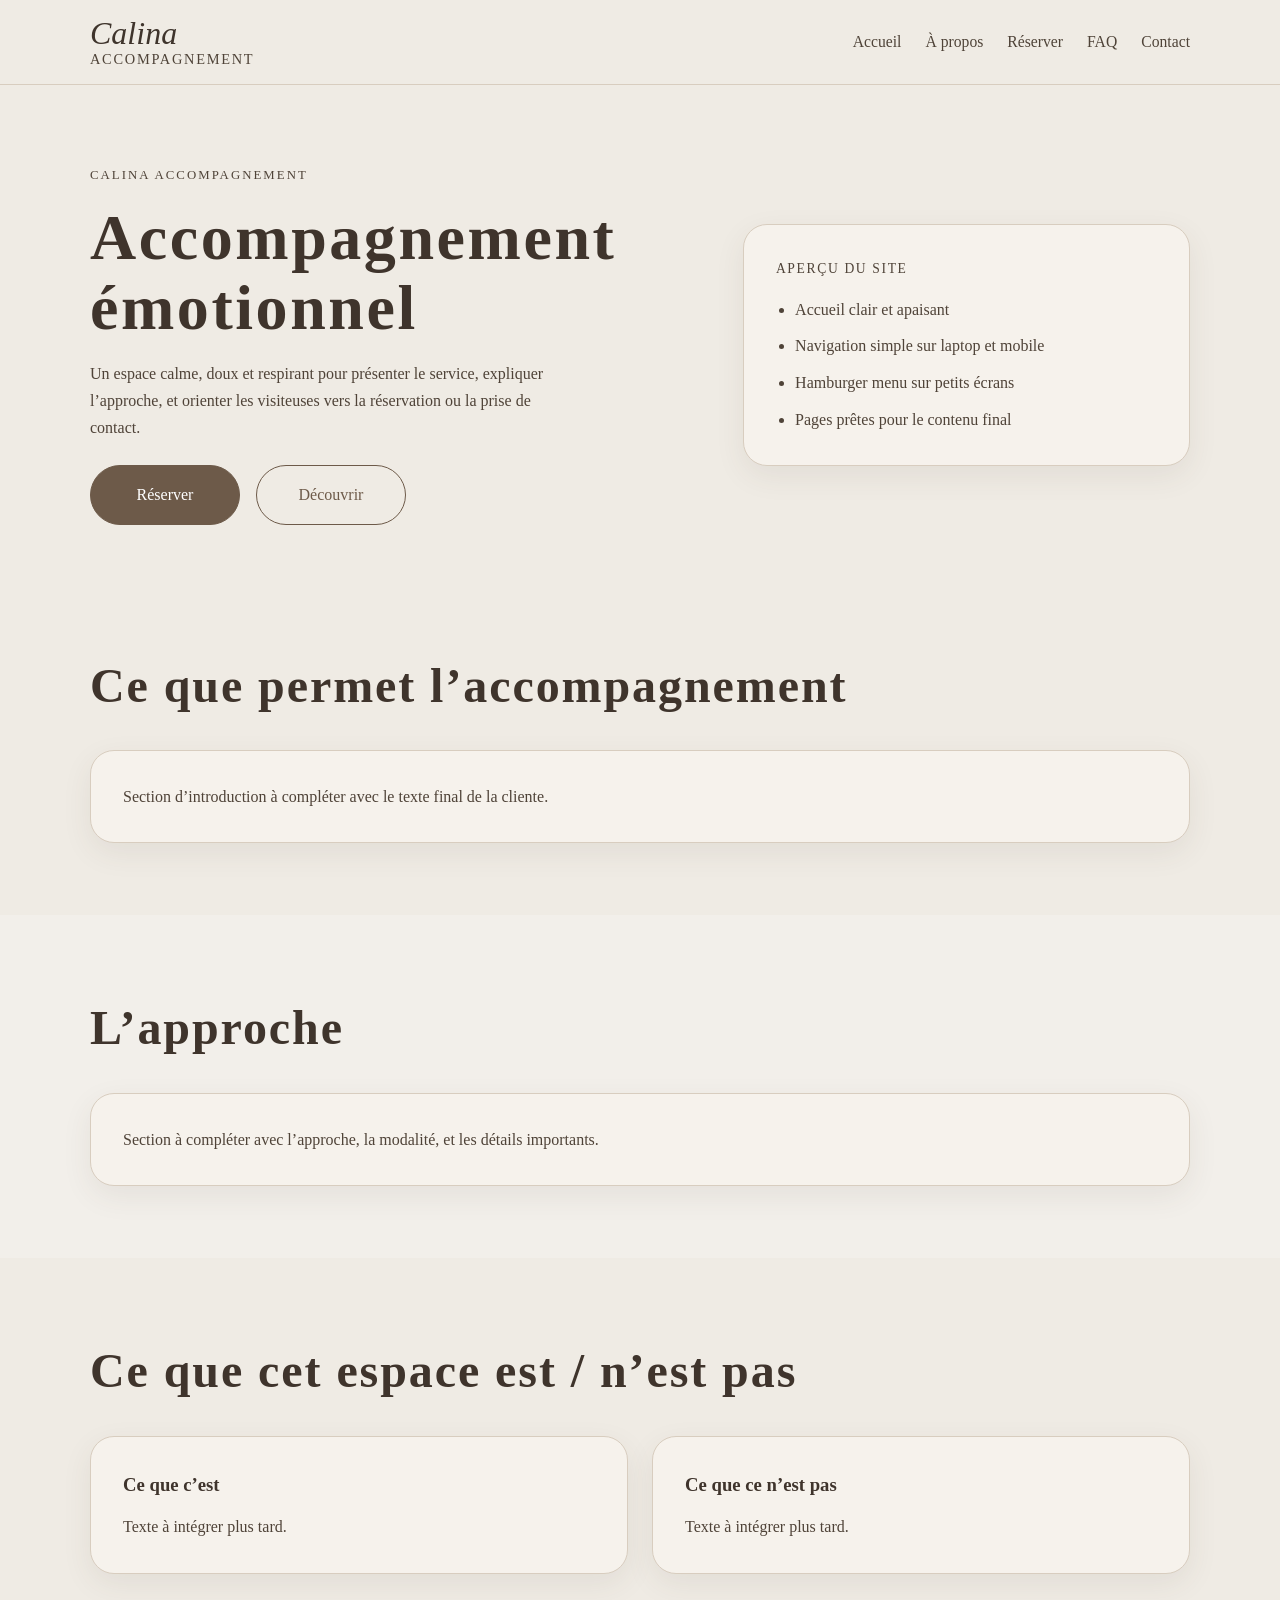
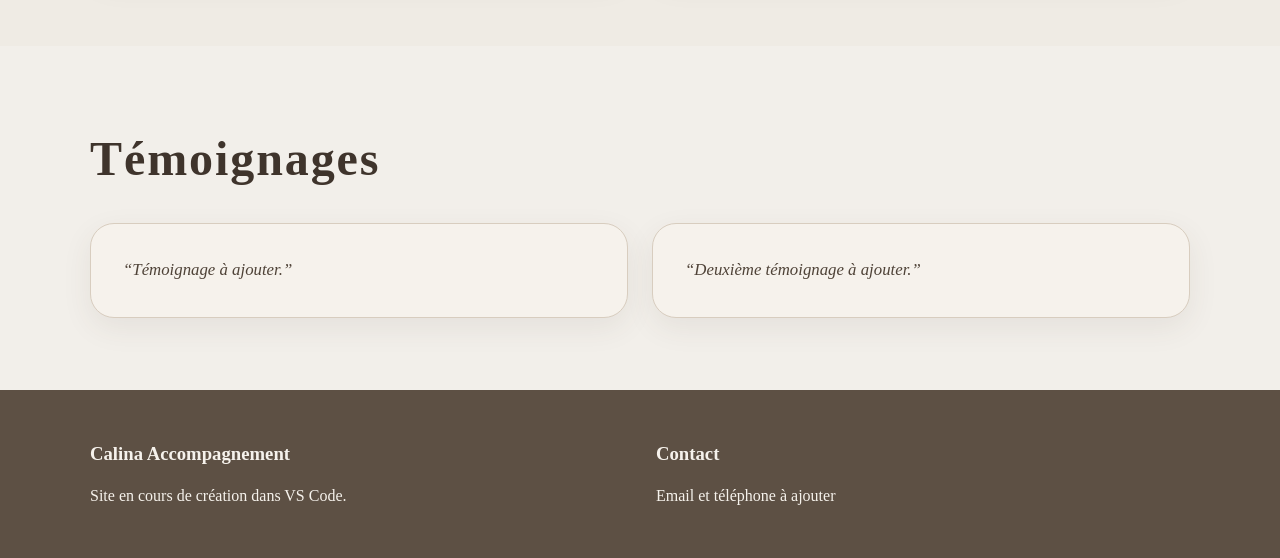
==== index.html @ 80cc945d "Added homepage structure and responsive navbar" ====
<!DOCTYPE html>
<html lang="fr">
<head>
  <meta charset="UTF-8" />
  <meta name="viewport" content="width=device-width, initial-scale=1.0" />
  <title>Calina Accompagnement</title>
  <meta
    name="description"
    content="Calina Accompagnement - accompagnement émotionnel dans un espace doux, clair et sécurisant."
  />
  <link rel="stylesheet" href="style.css" />
</head>
<body>
  <header class="site-header">
    <div class="container nav-wrapper">
      <a href="index.html" class="brand">
        <span class="brand-script">Calina</span>
        <span class="brand-subtitle">Accompagnement</span>
      </a>

      <button
        class="menu-toggle"
        id="menuToggle"
        aria-label="Ouvrir le menu"
        aria-expanded="false"
        aria-controls="siteNav"
      >
        <span></span>
        <span></span>
        <span></span>
      </button>

      <nav class="site-nav" id="siteNav">
        <a href="index.html">Accueil</a>
        <a href="pages/about.html">À propos</a>
        <a href="pages/booking.html">Réserver</a>
        <a href="pages/faq.html">FAQ</a>
        <a href="pages/contact.html">Contact</a>
      </nav>
    </div>
  </header>

  <main>
    <section class="hero">
      <div class="container hero-grid">
        <div class="hero-text">
          <p class="eyebrow">Calina Accompagnement</p>
          <h1>Accompagnement émotionnel</h1>
          <p class="hero-description">
            Un espace calme, doux et respirant pour présenter le service,
            expliquer l’approche, et orienter les visiteuses vers la réservation
            ou la prise de contact.
          </p>

          <div class="hero-actions">
            <a class="btn btn-primary" href="pages/booking.html">Réserver</a>
            <a class="btn btn-secondary" href="pages/about.html">Découvrir</a>
          </div>
        </div>

        <div class="hero-card">
          <p class="card-label">Aperçu du site</p>
          <ul>
            <li>Accueil clair et apaisant</li>
            <li>Navigation simple sur laptop et mobile</li>
            <li>Hamburger menu sur petits écrans</li>
            <li>Pages prêtes pour le contenu final</li>
          </ul>
        </div>
      </div>
    </section>

    <section class="section">
      <div class="container">
        <h2>Ce que permet l’accompagnement</h2>
        <div class="content-box">
          <p>Section d’introduction à compléter avec le texte final de la cliente.</p>
        </div>
      </div>
    </section>

    <section class="section alt-section">
      <div class="container">
        <h2>L’approche</h2>
        <div class="content-box">
          <p>Section à compléter avec l’approche, la modalité, et les détails importants.</p>
        </div>
      </div>
    </section>

    <section class="section">
      <div class="container">
        <h2>Ce que cet espace est / n’est pas</h2>
        <div class="two-column">
          <div class="content-box">
            <h3>Ce que c’est</h3>
            <p>Texte à intégrer plus tard.</p>
          </div>
          <div class="content-box">
            <h3>Ce que ce n’est pas</h3>
            <p>Texte à intégrer plus tard.</p>
          </div>
        </div>
      </div>
    </section>

    <section class="section alt-section">
      <div class="container">
        <h2>Témoignages</h2>
        <div class="two-column">
          <blockquote class="testimonial-box">
            “Témoignage à ajouter.”
          </blockquote>
          <blockquote class="testimonial-box">
            “Deuxième témoignage à ajouter.”
          </blockquote>
        </div>
      </div>
    </section>
  </main>

  <footer class="site-footer">
    <div class="container footer-grid">
      <div>
        <h3>Calina Accompagnement</h3>
        <p>Site en cours de création dans VS Code.</p>
      </div>

      <div>
        <h3>Contact</h3>
        <p>Email et téléphone à ajouter</p>
      </div>
    </div>
  </footer>

  <script src="script.js"></script>
</body>
</html>
---- style.css ----
:root {
  --bg: #efebe4;
  --bg-soft: #f6f2ec;
  --box: #e4d7c0;
  --text: #4f4338;
  --heading: #3f342c;
  --accent: #6d5a49;
  --border: #d8cdbf;
  --white: #ffffff;
  --shadow: 0 10px 30px rgba(79, 67, 56, 0.08);
}

* {
  margin: 0;
  padding: 0;
  box-sizing: border-box;
}

html {
  scroll-behavior: smooth;
}

body {
  font-family: Georgia, "Times New Roman", serif;
  background-color: var(--bg);
  color: var(--text);
  line-height: 1.7;
}

a {
  color: inherit;
  text-decoration: none;
}

img {
  max-width: 100%;
  display: block;
}

button {
  font: inherit;
}

.container {
  width: min(1100px, calc(100% - 2rem));
  margin: 0 auto;
}

/* Header */
.site-header {
  position: sticky;
  top: 0;
  z-index: 1000;
  background-color: rgba(239, 235, 228, 0.95);
  backdrop-filter: blur(10px);
  border-bottom: 1px solid var(--border);
}

.nav-wrapper {
  min-height: 84px;
  display: flex;
  align-items: center;
  justify-content: space-between;
  gap: 1rem;
}

.brand {
  display: flex;
  flex-direction: column;
  line-height: 1.1;
}

.brand-script {
  font-size: 2rem;
  font-style: italic;
  color: var(--heading);
}

.brand-subtitle {
  font-size: 0.9rem;
  letter-spacing: 0.12em;
  text-transform: uppercase;
}

.site-nav {
  display: flex;
  align-items: center;
  gap: 1.5rem;
}

.site-nav a {
  font-size: 0.98rem;
}

.site-nav a:hover {
  color: var(--accent);
}

.menu-toggle {
  display: none;
  width: 46px;
  height: 46px;
  border: 1px solid var(--border);
  background: var(--bg-soft);
  border-radius: 10px;
  cursor: pointer;
}

.menu-toggle span {
  display: block;
  width: 22px;
  height: 2px;
  background-color: var(--heading);
  margin: 5px auto;
  transition: 0.3s ease;
}

/* Hero */
.hero {
  padding: 5rem 0 3rem;
}

.hero-grid {
  display: grid;
  grid-template-columns: 1.25fr 0.9fr;
  gap: 2rem;
  align-items: center;
}

.eyebrow {
  text-transform: uppercase;
  letter-spacing: 0.16em;
  font-size: 0.8rem;
  margin-bottom: 1rem;
}

.hero h1,
.section h2 {
  color: var(--heading);
  letter-spacing: 0.04em;
}

.hero h1 {
  font-size: clamp(2.3rem, 5vw, 4.5rem);
  line-height: 1.1;
  margin-bottom: 1rem;
}

.hero-description {
  max-width: 60ch;
  margin-bottom: 1.5rem;
}

.hero-actions {
  display: flex;
  gap: 1rem;
  flex-wrap: wrap;
}

.btn {
  display: inline-flex;
  align-items: center;
  justify-content: center;
  min-width: 150px;
  padding: 0.95rem 1.2rem;
  border-radius: 999px;
  border: 1px solid var(--accent);
  transition: 0.25s ease;
}

.btn-primary {
  background-color: var(--accent);
  color: var(--white);
}

.btn-primary:hover {
  opacity: 0.92;
}

.btn-secondary {
  background-color: transparent;
  color: var(--accent);
}

.btn-secondary:hover {
  background-color: var(--bg-soft);
}

.hero-card,
.content-box,
.testimonial-box {
  background-color: var(--bg-soft);
  border: 1px solid var(--border);
  border-radius: 24px;
  box-shadow: var(--shadow);
}

.hero-card {
  padding: 2rem;
}

.card-label {
  font-size: 0.85rem;
  text-transform: uppercase;
  letter-spacing: 0.12em;
  margin-bottom: 1rem;
}

.hero-card ul {
  padding-left: 1.2rem;
}

.hero-card li + li {
  margin-top: 0.6rem;
}

/* Sections */
.section {
  padding: 4.5rem 0;
}

.alt-section {
  background-color: rgba(255, 255, 255, 0.2);
}

.section h2 {
  font-size: clamp(1.8rem, 4vw, 3rem);
  margin-bottom: 1.5rem;
}

.content-box {
  padding: 2rem;
}

.two-column {
  display: grid;
  grid-template-columns: repeat(2, 1fr);
  gap: 1.5rem;
}

.content-box h3 {
  margin-bottom: 0.8rem;
  color: var(--heading);
}

.testimonial-box {
  padding: 2rem;
  font-size: 1.05rem;
  font-style: italic;
}

/* Footer */
.site-footer {
  padding: 3rem 0;
  background-color: #5d5044;
  color: #f6f2ec;
}

.footer-grid {
  display: grid;
  grid-template-columns: repeat(2, 1fr);
  gap: 2rem;
}

.site-footer h3 {
  margin-bottom: 0.8rem;
}

/* Mobile nav */
@media (max-width: 860px) {
  .menu-toggle {
    display: block;
  }

  .site-nav {
    position: absolute;
    top: 84px;
    left: 0;
    right: 0;
    background-color: var(--bg);
    border-bottom: 1px solid var(--border);
    flex-direction: column;
    align-items: flex-start;
    padding: 1rem;
    gap: 1rem;
    display: none;
  }

  .site-nav.active {
    display: flex;
  }

  .hero-grid,
  .two-column,
  .footer-grid {
    grid-template-columns: 1fr;
  }

  .hero {
    padding-top: 3rem;
  }

  .hero h1 {
    font-size: 2.5rem;
  }
}
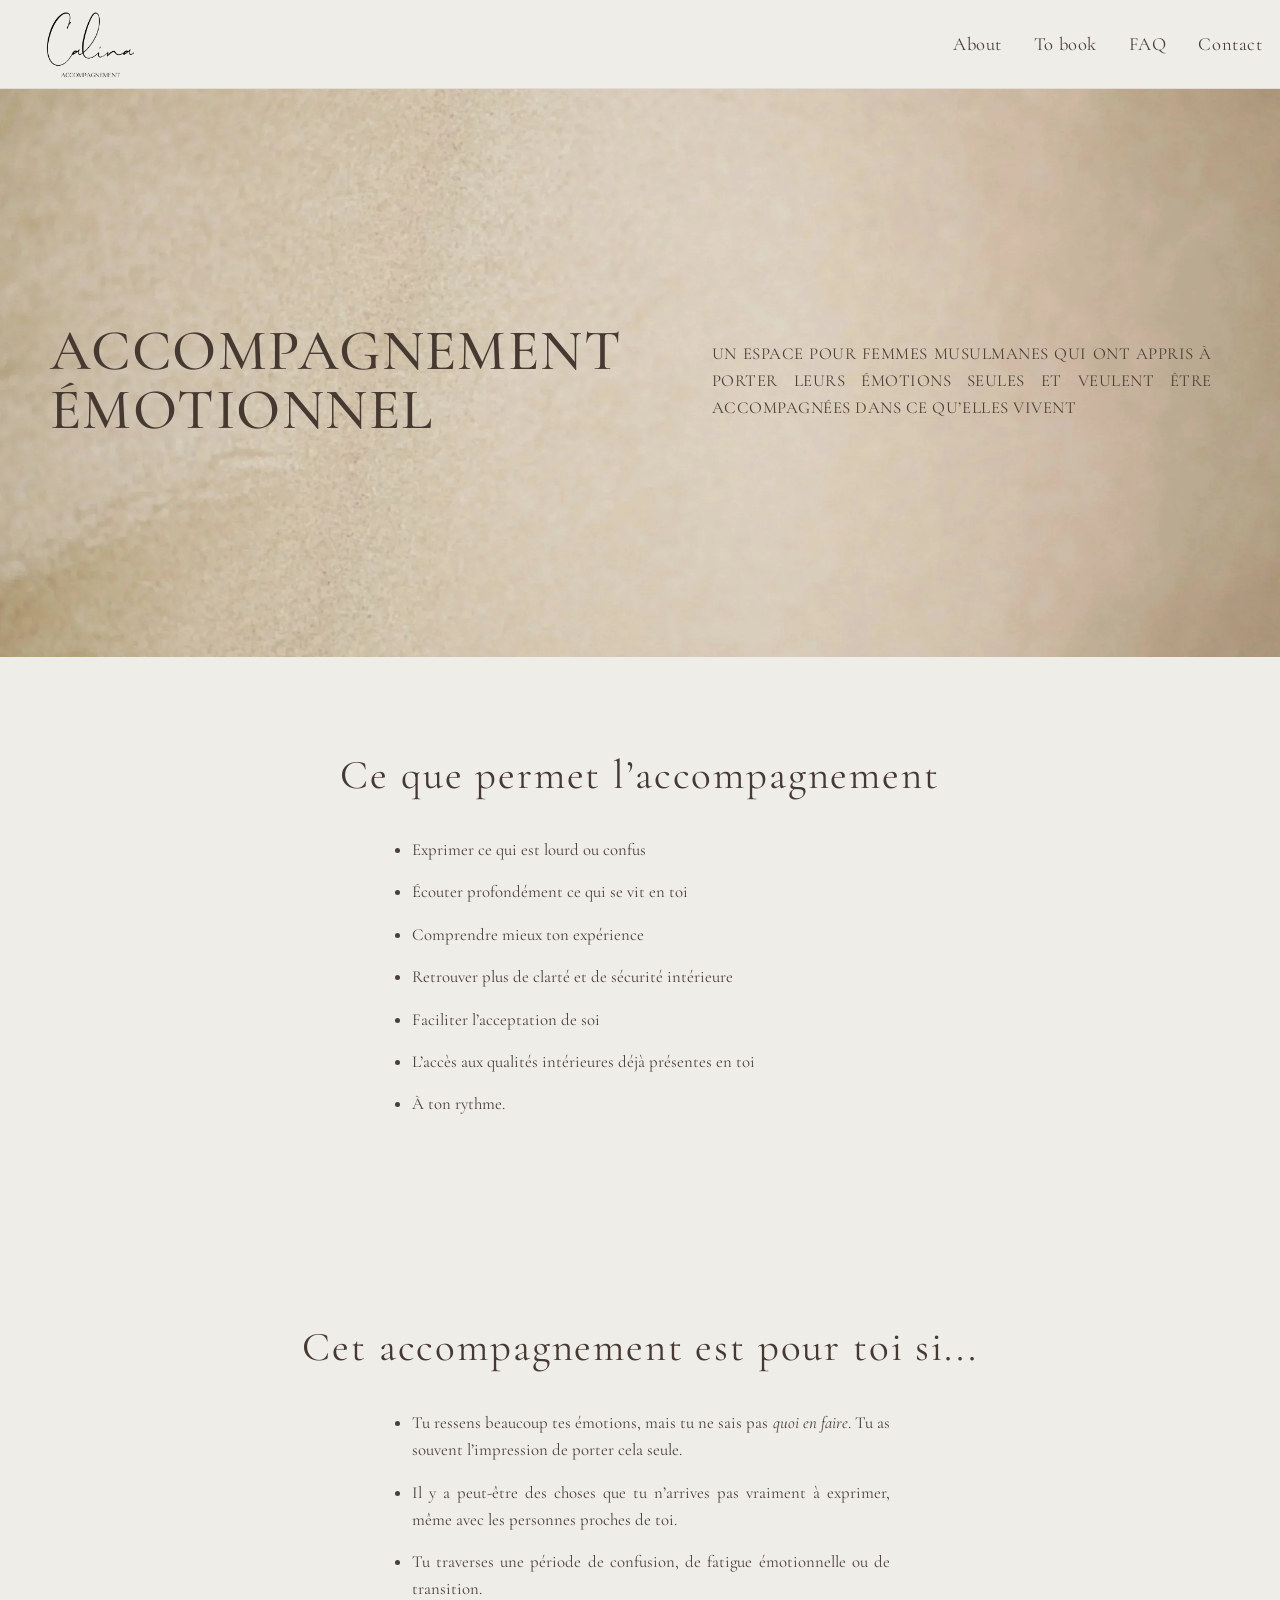
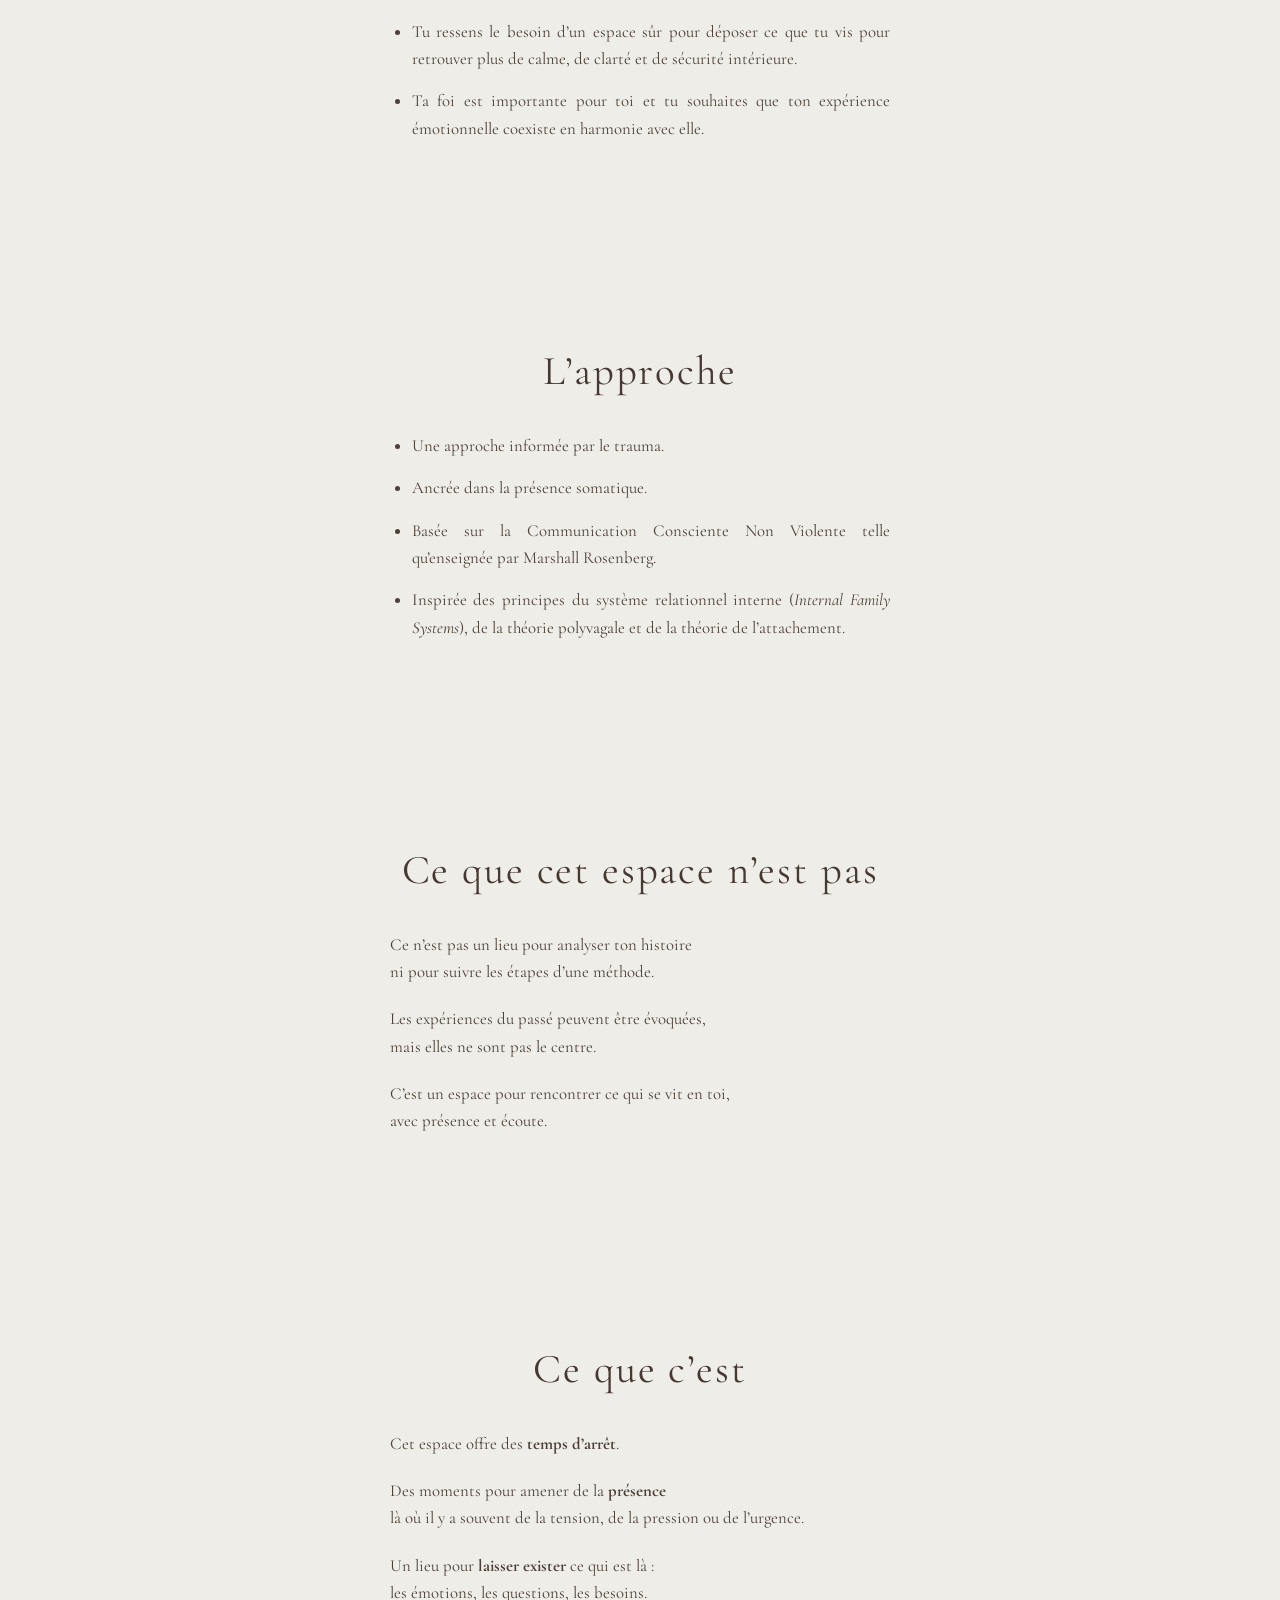
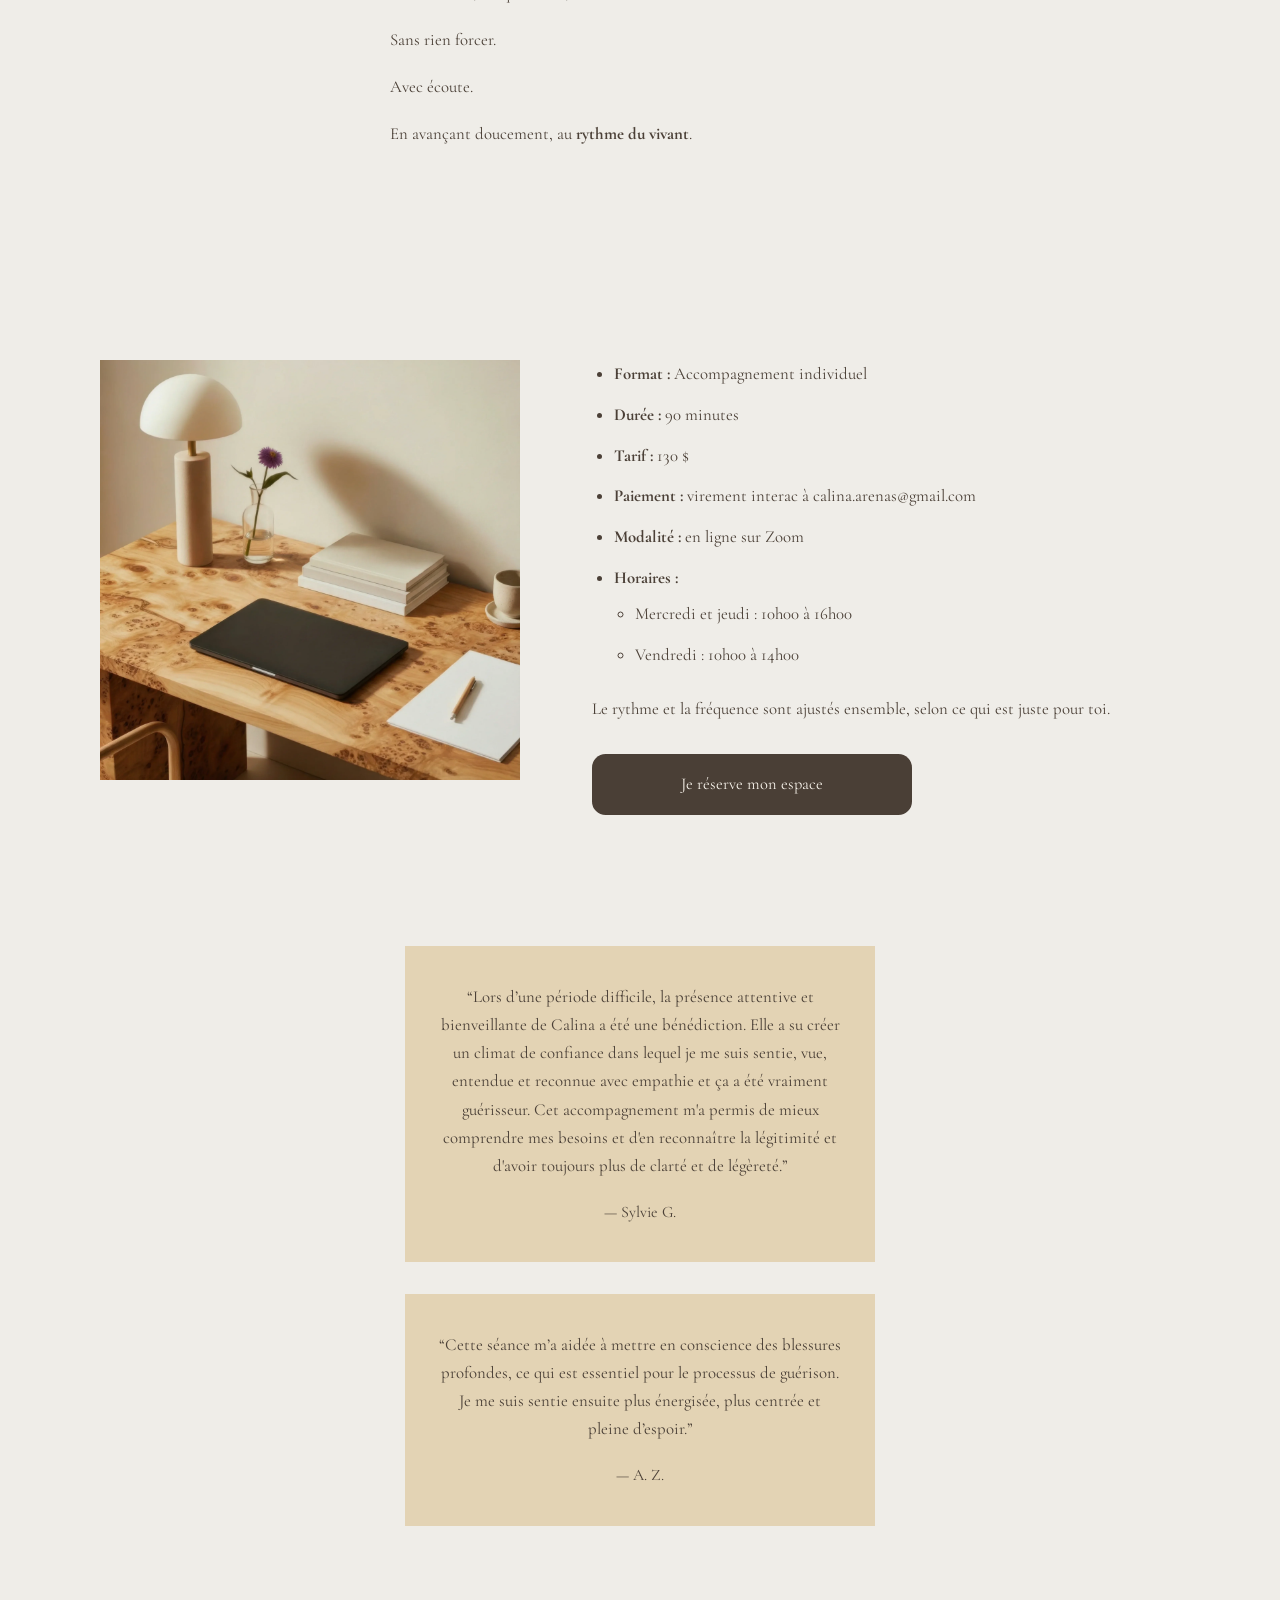
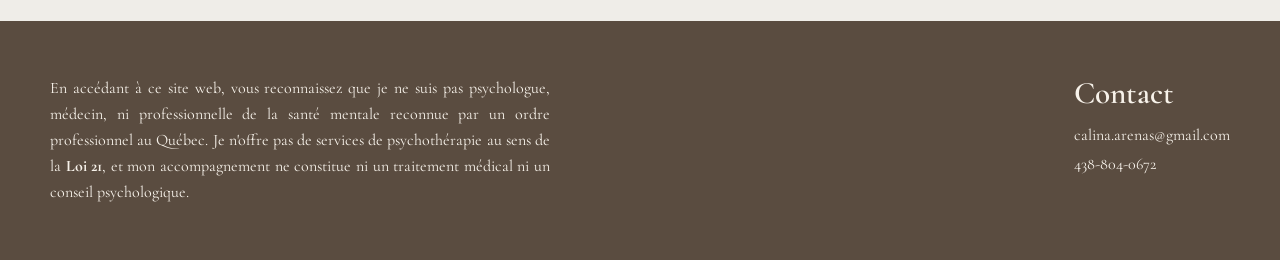
==== commit 731041b7: "Updates" ====
--- a/index.html
+++ b/index.html
@@ -6,16 +6,26 @@
   <title>Calina Accompagnement</title>
   <meta
     name="description"
-    content="Calina Accompagnement - accompagnement émotionnel dans un espace doux, clair et sécurisant."
+    content="Calina Accompagnement — un espace d’accompagnement émotionnel doux, clair et sécurisant."
+  />
+  <link rel="icon" type="image/x-icon" href="assets/images/calina-logo.ico" />
+  <link rel="preconnect" href="https://fonts.googleapis.com" />
+  <link rel="preconnect" href="https://fonts.gstatic.com" crossorigin />
+  <link
+    href="https://fonts.googleapis.com/css2?family=Cormorant+Garamond:wght@400;500;600;700&display=swap"
+    rel="stylesheet"
   />
   <link rel="stylesheet" href="style.css" />
 </head>
 <body>
   <header class="site-header">
     <div class="container nav-wrapper">
-      <a href="index.html" class="brand">
-        <span class="brand-script">Calina</span>
-        <span class="brand-subtitle">Accompagnement</span>
+      <a href="index.html" class="brand" aria-label="Retour à l’accueil">
+        <img
+          src="assets/images/calina-logo.webp"
+          alt="Calina Accompagnement logo"
+          class="brand-logo"
+        />
       </a>
 
       <button
@@ -31,89 +41,222 @@
       </button>
 
       <nav class="site-nav" id="siteNav">
-        <a href="index.html">Accueil</a>
-        <a href="pages/about.html">À propos</a>
-        <a href="pages/booking.html">Réserver</a>
+        <a href="pages/about.html">About</a>
+        <a href="pages/booking.html">To book</a>
         <a href="pages/faq.html">FAQ</a>
         <a href="pages/contact.html">Contact</a>
       </nav>
     </div>
   </header>
 
-  <main>
-    <section class="hero">
-      <div class="container hero-grid">
-        <div class="hero-text">
-          <p class="eyebrow">Calina Accompagnement</p>
-          <h1>Accompagnement émotionnel</h1>
-          <p class="hero-description">
-            Un espace calme, doux et respirant pour présenter le service,
-            expliquer l’approche, et orienter les visiteuses vers la réservation
-            ou la prise de contact.
-          </p>
-
-          <div class="hero-actions">
-            <a class="btn btn-primary" href="pages/booking.html">Réserver</a>
-            <a class="btn btn-secondary" href="pages/about.html">Découvrir</a>
-          </div>
-        </div>
-
-        <div class="hero-card">
-          <p class="card-label">Aperçu du site</p>
-          <ul>
-            <li>Accueil clair et apaisant</li>
-            <li>Navigation simple sur laptop et mobile</li>
-            <li>Hamburger menu sur petits écrans</li>
-            <li>Pages prêtes pour le contenu final</li>
-          </ul>
-        </div>
-      </div>
-    </section>
-
-    <section class="section">
-      <div class="container">
-        <h2>Ce que permet l’accompagnement</h2>
-        <div class="content-box">
-          <p>Section d’introduction à compléter avec le texte final de la cliente.</p>
-        </div>
-      </div>
-    </section>
-
-    <section class="section alt-section">
-      <div class="container">
-        <h2>L’approche</h2>
-        <div class="content-box">
-          <p>Section à compléter avec l’approche, la modalité, et les détails importants.</p>
-        </div>
-      </div>
-    </section>
-
-    <section class="section">
-      <div class="container">
-        <h2>Ce que cet espace est / n’est pas</h2>
-        <div class="two-column">
-          <div class="content-box">
-            <h3>Ce que c’est</h3>
-            <p>Texte à intégrer plus tard.</p>
-          </div>
-          <div class="content-box">
-            <h3>Ce que ce n’est pas</h3>
-            <p>Texte à intégrer plus tard.</p>
-          </div>
-        </div>
-      </div>
-    </section>
-
-    <section class="section alt-section">
-      <div class="container">
-        <h2>Témoignages</h2>
-        <div class="two-column">
-          <blockquote class="testimonial-box">
-            “Témoignage à ajouter.”
-          </blockquote>
-          <blockquote class="testimonial-box">
-            “Deuxième témoignage à ajouter.”
-          </blockquote>
+  <main class="home-page">
+    <section class="hero-texture">
+      <div class="container hero-editorial">
+        <div class="hero-left reveal">
+          <h1>ACCOMPAGNEMENT<br />ÉMOTIONNEL</h1>
+        </div>
+
+        <div class="hero-right reveal reveal-delay-1 justify-text">
+          <p>
+            UN ESPACE POUR FEMMES MUSULMANES QUI ONT APPRIS À PORTER LEURS
+            ÉMOTIONS SEULES ET VEULENT ÊTRE ACCOMPAGNÉES DANS CE QU’ELLES
+            VIVENT
+          </p>
+        </div>
+      </div>
+    </section>
+
+    <section class="editorial-section">
+      <div class="container editorial-content">
+        <h2 class="section-title-centered reveal">Ce que permet l’accompagnement</h2>
+
+        <div class="section-text-block right-text reveal reveal-delay-1 justify-text">
+          <ul class="elegant-list">
+            <li>Exprimer ce qui est lourd ou confus</li>
+            <li>Écouter profondément ce qui se vit en toi</li>
+            <li>Comprendre mieux ton expérience</li>
+            <li>Retrouver plus de clarté et de sécurité intérieure</li>
+            <li>Faciliter l’acceptation de soi</li>
+            <li>L’accès aux qualités intérieures déjà présentes en toi</li>
+            <li>À ton rythme.</li>
+          </ul>
+        </div>
+      </div>
+    </section>
+
+    <section class="editorial-section">
+      <div class="container editorial-content">
+        <h2 class="section-title-centered reveal">Cet accompagnement est pour toi si...</h2>
+
+        <div class="section-text-block right-text reveal reveal-delay-1 justify-text">
+          <ul class="elegant-list">
+            <li>
+              Tu ressens beaucoup tes émotions, mais tu ne sais pas
+              <em>quoi en faire</em>. Tu as souvent l’impression de porter cela
+              seule.
+            </li>
+            <li>
+              Il y a peut-être des choses que tu n’arrives pas vraiment à
+              exprimer, même avec les personnes proches de toi.
+            </li>
+            <li>
+              Tu traverses une période de confusion, de fatigue émotionnelle ou
+              de transition.
+            </li>
+            <li>
+              Tu ressens le besoin d’un espace sûr pour déposer ce que tu vis
+              pour retrouver plus de calme, de clarté et de sécurité
+              intérieure.
+            </li>
+            <li>
+              Ta foi est importante pour toi et tu souhaites que ton expérience
+              émotionnelle coexiste en harmonie avec elle.
+            </li>
+          </ul>
+        </div>
+      </div>
+    </section>
+
+    <section class="editorial-section">
+      <div class="container editorial-content">
+        <h2 class="section-title-centered reveal">L’approche</h2>
+
+        <div class="section-text-block right-text reveal reveal-delay-1 justify-text">
+          <ul class="elegant-list">
+            <li>Une approche informée par le trauma.</li>
+            <li>Ancrée dans la présence somatique.</li>
+            <li>
+              Basée sur la Communication Consciente Non Violente telle
+              qu’enseignée par Marshall Rosenberg.
+            </li>
+            <li>
+              Inspirée des principes du système relationnel interne
+              (<em>Internal Family Systems</em>), de la théorie polyvagale et de
+              la théorie de l’attachement.
+            </li>
+          </ul>
+        </div>
+      </div>
+    </section>
+
+    <section class="editorial-section">
+      <div class="container centered-reading-block">
+        <h2 class="section-title-centered reveal">Ce que cet espace n’est pas</h2>
+
+        <div class="poetic-text-block reveal reveal-delay-1 justify-text">
+          <p>
+            Ce n’est pas un lieu pour analyser ton histoire<br />
+            ni pour suivre les étapes d’une méthode.
+          </p>
+
+          <p>
+            Les expériences du passé peuvent être évoquées,<br />
+            mais elles ne sont pas le centre.
+          </p>
+
+          <p>
+            C’est un espace pour rencontrer ce qui se vit en toi,<br />
+            avec présence et écoute.
+          </p>
+        </div>
+      </div>
+    </section>
+
+    <section class="editorial-section">
+      <div class="container centered-reading-block">
+        <h2 class="section-title-centered reveal">Ce que c’est</h2>
+
+        <div class="poetic-text-block reveal reveal-delay-1 justify-text">
+          <p>Cet espace offre des <strong>temps d’arrêt</strong>.</p>
+
+          <p>
+            Des moments pour amener de la <strong>présence</strong><br />
+            là où il y a souvent de la tension, de la pression ou de l’urgence.
+          </p>
+
+          <p>
+            Un lieu pour <strong>laisser exister</strong> ce qui est là :<br />
+            les émotions, les questions, les besoins.
+          </p>
+
+          <p>Sans rien forcer.</p>
+          <p>Avec écoute.</p>
+
+          <p>
+            En avançant doucement, au <strong>rythme du vivant</strong>.
+          </p>
+        </div>
+      </div>
+    </section>
+
+    <section class="editorial-section">
+      <div class="container offer-grid">
+        <div class="offer-image-wrap reveal">
+          <img
+            src="assets/images/desk-image.webp"
+            alt="Espace de travail doux et apaisant"
+            class="offer-image"
+          />
+        </div>
+
+        <div class="offer-details reveal reveal-delay-1 justify-text">
+          <ul class="offer-list">
+            <li><strong>Format :</strong> Accompagnement individuel</li>
+            <li><strong>Durée :</strong> 90 minutes</li>
+            <li><strong>Tarif :</strong> 130 $</li>
+            <li>
+              <strong>Paiement :</strong> virement interac à
+              <a href="mailto:calina.arenas@gmail.com">calina.arenas@gmail.com</a>
+            </li>
+            <li><strong>Modalité :</strong> en ligne sur Zoom</li>
+            <li>
+              <strong>Horaires :</strong>
+              <ul class="nested-offer-list">
+                <li>Mercredi et jeudi : 10h00 à 16h00</li>
+                <li>Vendredi : 10h00 à 14h00</li>
+              </ul>
+            </li>
+          </ul>
+
+          <p class="offer-note">
+            Le rythme et la fréquence sont ajustés ensemble, selon ce qui est
+            juste pour toi.
+          </p>
+
+          <a
+  href="https://calendly.com/espace-calina/accompagnement?month=2026-03"
+  class="booking-button"
+  target="_blank"
+  rel="noopener noreferrer"
+>
+  Je réserve mon espace
+</a>
+        </div>
+      </div>
+    </section>
+
+    <section class="editorial-section testimonials-section">
+      <div class="container testimonials-stack">
+        <div class="testimonial-card reveal">
+          <p>
+            “Lors d’une période difficile, la présence attentive et bienveillante
+            de Calina a été une bénédiction. Elle a su créer un climat de
+            confiance dans lequel je me suis sentie, vue, entendue et reconnue
+            avec empathie et ça a été vraiment guérisseur. Cet accompagnement
+            m'a permis de mieux comprendre mes besoins et d'en reconnaître la
+            légitimité et d'avoir toujours plus de clarté et de légèreté.”
+          </p>
+          <span>— Sylvie G.</span>
+        </div>
+
+        <div class="testimonial-card reveal reveal-delay-1">
+          <p>
+            “Cette séance m’a aidée à mettre en conscience des blessures
+            profondes, ce qui est essentiel pour le processus de guérison. Je me
+            suis sentie ensuite plus énergisée, plus centrée et pleine
+            d’espoir.”
+          </p>
+          <span>— A. Z.</span>
         </div>
       </div>
     </section>
@@ -121,14 +264,27 @@
 
   <footer class="site-footer">
     <div class="container footer-grid">
-      <div>
-        <h3>Calina Accompagnement</h3>
-        <p>Site en cours de création dans VS Code.</p>
-      </div>
-
-      <div>
+      <div class="footer-disclaimer reveal justify-text">
+        <p>
+          En accédant à ce site web, vous reconnaissez que je ne suis pas
+          psychologue, médecin, ni professionnelle de la santé mentale reconnue
+          par un ordre professionnel au Québec. Je n'offre pas de services de
+          psychothérapie au sens de la <strong>Loi 21</strong>, et mon
+          accompagnement ne constitue ni un traitement médical ni un conseil
+          psychologique.
+        </p>
+      </div>
+
+      <div class="footer-contact reveal reveal-delay-1">
         <h3>Contact</h3>
-        <p>Email et téléphone à ajouter</p>
+        <div class="footer-contact-lines">
+          <p>
+            <a href="mailto:calina.arenas@gmail.com">calina.arenas@gmail.com</a>
+          </p>
+          <p>
+            <a href="tel:4388040672">438-804-0672</a>
+          </p>
+        </div>
       </div>
     </div>
   </footer>
--- a/style.css
+++ b/style.css
@@ -1,13 +1,11 @@
 :root {
-  --bg: #efebe4;
-  --bg-soft: #f6f2ec;
-  --box: #e4d7c0;
-  --text: #4f4338;
-  --heading: #3f342c;
-  --accent: #6d5a49;
-  --border: #d8cdbf;
-  --white: #ffffff;
-  --shadow: 0 10px 30px rgba(79, 67, 56, 0.08);
+  --page-bg: #efede8;
+  --text: #4b4037;
+  --heading: #463932;
+  --accent-dark: #4a3f36;
+  --footer-bg: #5a4c40;
+  --footer-text: #f7f2ea;
+  --border-soft: rgba(90, 76, 64, 0.1);
 }
 
 * {
@@ -21,10 +19,28 @@
 }
 
 body {
-  font-family: Georgia, "Times New Roman", serif;
-  background-color: var(--bg);
+  font-family: "Cormorant Garamond", Georgia, "Times New Roman", serif;
+  background-color: var(--page-bg);
   color: var(--text);
-  line-height: 1.7;
+  line-height: 1.62;
+  text-rendering: optimizeLegibility;
+  animation: pageLoadFade 0.5s ease;
+}
+
+@keyframes pageLoadFade {
+  from {
+    opacity: 0;
+    transform: translateY(8px);
+  }
+  to {
+    opacity: 1;
+    transform: translateY(0);
+  }
+}
+
+img {
+  max-width: 100%;
+  display: block;
 }
 
 a {
@@ -32,241 +48,887 @@
   text-decoration: none;
 }
 
-img {
-  max-width: 100%;
-  display: block;
-}
-
 button {
   font: inherit;
+  background: none;
+  border: none;
+}
+
+ul {
+  margin: 0;
+}
+
+section {
+  scroll-margin-top: 110px;
 }
 
 .container {
-  width: min(1100px, calc(100% - 2rem));
+  width: min(1180px, calc(100% - 3rem));
   margin: 0 auto;
 }
 
 /* Header */
+.site-header .container {
+  width: min(100% - 2.2rem, 1450px);
+}
+
 .site-header {
   position: sticky;
   top: 0;
   z-index: 1000;
-  background-color: rgba(239, 235, 228, 0.95);
+  background-color: rgba(239, 237, 232, 0.92);
   backdrop-filter: blur(10px);
-  border-bottom: 1px solid var(--border);
+  border-bottom: 1px solid var(--border-soft);
+  transition: background-color 0.35s ease, border-color 0.35s ease,
+    box-shadow 0.35s ease, backdrop-filter 0.35s ease;
+}
+
+.site-header.scrolled {
+  background-color: rgba(239, 237, 232, 0.98);
+  border-bottom: 1px solid rgba(90, 76, 64, 0.12);
+  box-shadow: 0 8px 24px rgba(74, 63, 54, 0.06);
 }
 
 .nav-wrapper {
-  min-height: 84px;
+  min-height: 88px;
   display: flex;
   align-items: center;
   justify-content: space-between;
-  gap: 1rem;
+  gap: 2rem;
 }
 
 .brand {
-  display: flex;
-  flex-direction: column;
-  line-height: 1.1;
-}
-
-.brand-script {
-  font-size: 2rem;
-  font-style: italic;
-  color: var(--heading);
-}
-
-.brand-subtitle {
-  font-size: 0.9rem;
-  letter-spacing: 0.12em;
-  text-transform: uppercase;
+  display: inline-flex;
+  align-items: center;
+  flex-shrink: 0;
+}
+
+.brand-logo {
+  width: 145px;
+  height: auto;
+  display: block;
+  transition: transform 0.45s ease;
+  transform-origin: center;
+}
+
+.brand:hover .brand-logo {
+  transform: scale(1.03);
 }
 
 .site-nav {
   display: flex;
   align-items: center;
-  gap: 1.5rem;
+  gap: 2rem;
 }
 
 .site-nav a {
-  font-size: 0.98rem;
-}
-
-.site-nav a:hover {
-  color: var(--accent);
+  font-size: 1.16rem;
+  letter-spacing: 0.03em;
+  color: var(--text);
+  transition: opacity 0.25s ease;
+}
+
+.site-nav a:hover,
+.site-nav a[aria-current="page"] {
+  opacity: 0.75;
 }
 
 .menu-toggle {
   display: none;
   width: 46px;
   height: 46px;
-  border: 1px solid var(--border);
-  background: var(--bg-soft);
-  border-radius: 10px;
+  border: 1px solid rgba(90, 76, 64, 0.14);
+  border-radius: 12px;
+  background-color: rgba(255, 255, 255, 0.35);
   cursor: pointer;
 }
 
 .menu-toggle span {
   display: block;
   width: 22px;
-  height: 2px;
+  height: 1.8px;
   background-color: var(--heading);
   margin: 5px auto;
   transition: 0.3s ease;
 }
 
-/* Hero */
-.hero {
-  padding: 5rem 0 3rem;
-}
-
-.hero-grid {
-  display: grid;
-  grid-template-columns: 1.25fr 0.9fr;
+/* Homepage */
+.home-page {
+  background-color: var(--page-bg);
+}
+
+.hero-texture {
+  background-image: url("assets/images/paper-texture.webp");
+  background-size: cover;
+  background-position: center;
+  background-repeat: no-repeat;
+  padding: 7rem 0 6rem;
+}
+
+.hero-editorial {
+  min-height: 360px;
+  display: grid;
+  grid-template-columns: 1fr 1fr;
+  gap: 4.5rem;
+  align-items: center;
+}
+
+.hero-left h1 {
+  font-size: clamp(2.5rem, 4.5vw, 4.45rem);
+  line-height: 1.02;
+  letter-spacing: 0.025em;
+  font-weight: 500;
+  color: var(--heading);
+}
+
+.hero-right {
+  display: flex;
+  align-items: center;
+  justify-content: center;
+}
+
+.hero-right p {
+  max-width: 500px;
+  font-size: 1.05rem;
+  line-height: 1.52;
+  letter-spacing: 0.03em;
+  text-transform: uppercase;
+  color: var(--text);
+  text-align: justify;
+  text-justify: inter-word;
+  hyphens: auto;
+}
+
+.editorial-section {
+  padding: 6rem 0;
+  background-color: var(--page-bg);
+}
+
+.editorial-content {
+  max-width: 900px;
+  margin: 0 auto;
+}
+
+.section-title-centered {
+  text-align: center;
+  font-size: clamp(2.05rem, 3.2vw, 3.35rem);
+  line-height: 1.1;
+  letter-spacing: 0.045em;
+  font-weight: 400;
+  color: var(--heading);
+  white-space: nowrap;
+  max-width: 900px;
+  margin: 0 auto 2.4rem;
+}
+
+.right-text {
+  width: min(100%, 500px);
+  margin: 0 auto;
+}
+
+.section-text-block {
+  color: var(--text);
+  margin: 0 auto;
+}
+
+.elegant-list {
+  width: 100%;
+  max-width: 500px;
+  margin: 0 auto;
+  padding-left: 1.35rem;
+  list-style-position: outside;
+}
+
+.elegant-list li {
+  margin-bottom: 0.95rem;
+  font-size: 1.05rem;
+  line-height: 1.56;
+  text-align: justify;
+  text-justify: inter-word;
+  hyphens: auto;
+}
+
+.centered-reading-block {
+  max-width: 880px;
+  margin: 0 auto;
+}
+
+.poetic-text-block {
+  width: min(100%, 500px);
+  margin: 0 auto;
+  color: var(--text);
+}
+
+.poetic-text-block p {
+  margin-bottom: 1.25rem;
+  font-size: 1.05rem;
+  line-height: 1.56;
+  text-align: justify;
+  text-justify: inter-word;
+  hyphens: auto;
+}
+
+.offer-grid {
+  display: grid;
+  grid-template-columns: 420px 1fr;
+  gap: 4.5rem;
+  align-items: start;
+  max-width: 1080px;
+  margin: 0 auto;
+}
+
+.offer-image-wrap {
+  display: flex;
+  justify-content: flex-end;
+}
+
+.offer-image {
+  width: 100%;
+  max-width: 420px;
+  height: auto;
+}
+
+.offer-details {
+  max-width: 560px;
+  margin: 0;
+  color: var(--text);
+  text-align: left;
+}
+
+.offer-list {
+  padding-left: 1.4rem;
+  margin-bottom: 1.7rem;
+}
+
+.offer-list li {
+  margin-bottom: 0.85rem;
+  font-size: 1.05rem;
+  line-height: 1.58;
+  text-align: left;
+}
+
+.nested-offer-list {
+  margin-top: 0.55rem;
+  padding-left: 1.3rem;
+}
+
+.offer-note {
+  margin: 1.6rem 0 2rem;
+  font-size: 1.05rem;
+  line-height: 1.58;
+  text-align: left;
+}
+
+.booking-button {
+  display: inline-flex;
+  align-items: center;
+  justify-content: center;
+  min-width: 320px;
+  padding: 1.05rem 2rem;
+  background-color: var(--accent-dark);
+  color: #f7f2ea;
+  border-radius: 0.85rem;
+  font-size: 1.03rem;
+  transition: opacity 0.25s ease, transform 0.25s ease;
+}
+
+.booking-button:hover {
+  opacity: 0.94;
+  transform: translateY(-1px);
+}
+
+.testimonials-section {
+  padding-top: 2.2rem;
+}
+
+.testimonials-stack {
+  display: grid;
   gap: 2rem;
-  align-items: center;
+  justify-content: center;
+}
+
+.testimonial-card {
+  width: min(100%, 470px);
+  margin: 0 auto;
+  background-color: #e3d3b4;
+  padding: 2.3rem 2rem;
+  text-align: center;
+  color: var(--text);
+}
+
+.testimonial-card p {
+  font-size: 1.05rem;
+  line-height: 1.68;
+  margin-bottom: 1.2rem;
+}
+
+.testimonial-card span {
+  font-size: 1rem;
+}
+
+/* Footer */
+.site-footer {
+  background-color: var(--footer-bg);
+  color: var(--footer-text);
+  padding: 3.4rem 0;
+}
+
+.footer-grid {
+  display: grid;
+  grid-template-columns: 1.45fr 0.85fr;
+  gap: 3.6rem;
+  align-items: start;
+}
+
+.footer-disclaimer,
+.footer-contact {
+  align-self: start;
+}
+
+.footer-disclaimer {
+  max-width: 500px;
+}
+
+.footer-contact {
+  justify-self: end;
+  text-align: left;
+}
+
+.footer-contact h3 {
+  font-size: 1.95rem;
+  font-weight: 600;
+  margin: 0 0 0.8rem;
+  line-height: 1.1;
+}
+
+.footer-contact-lines {
+  display: grid;
+  gap: 0.2rem;
+}
+
+.footer-disclaimer p,
+.footer-contact p,
+.footer-contact a {
+  font-size: 1rem;
+  line-height: 1.58;
+}
+
+/* Inner pages */
+.page-hero {
+  padding: 4.4rem 0 2rem;
+  background-color: var(--page-bg);
+}
+
+.page-hero h1 {
+  text-align: center;
+  font-size: clamp(2.4rem, 4.2vw, 3.8rem);
+  line-height: 1.12;
+  font-weight: 500;
+  letter-spacing: 0.04em;
+  color: var(--heading);
+  margin-bottom: 0.9rem;
 }
 
 .eyebrow {
+  text-align: center;
+  font-size: 0.95rem;
+  letter-spacing: 0.14em;
   text-transform: uppercase;
-  letter-spacing: 0.16em;
-  font-size: 0.8rem;
-  margin-bottom: 1rem;
-}
-
-.hero h1,
-.section h2 {
+  margin-bottom: 0.8rem;
+  color: var(--text);
+}
+
+.hero-description {
+  max-width: 720px;
+  margin: 0 auto;
+  text-align: center;
+  font-size: 1.05rem;
+  line-height: 1.62;
+}
+
+.section {
+  padding: 4.5rem 0;
+  background-color: var(--page-bg);
+}
+
+.alt-section {
+  background-color: rgba(255, 255, 255, 0.12);
+}
+
+.two-column {
+  display: grid;
+  grid-template-columns: repeat(2, 1fr);
+  gap: 1.8rem;
+  max-width: 1000px;
+  margin: 0 auto;
+}
+
+.booking-grid {
+  display: grid;
+  grid-template-columns: repeat(2, 1fr);
+  gap: 1.8rem;
+  max-width: 1100px;
+  margin: 0 auto;
+}
+
+.booking-grid .content-box {
+  min-height: 240px;
+  display: flex;
+  flex-direction: column;
+  justify-content: flex-start;
+}
+
+.booking-box-action {
+  margin-top: 1.5rem;
+}
+
+.booking-grid .booking-button {
+  min-width: 260px;
+}
+
+.stack {
+  display: grid;
+  gap: 1.25rem;
+  max-width: 860px;
+  margin: 0 auto;
+}
+
+.content-box {
+  background-color: rgba(255, 255, 255, 0.24);
+  border: 1px solid rgba(90, 76, 64, 0.08);
+  padding: 2rem;
+}
+
+.content-box h3 {
+  font-size: 1.75rem;
+  font-weight: 600;
+  margin-bottom: 0.85rem;
   color: var(--heading);
-  letter-spacing: 0.04em;
-}
-
-.hero h1 {
-  font-size: clamp(2.3rem, 5vw, 4.5rem);
-  line-height: 1.1;
-  margin-bottom: 1rem;
-}
-
-.hero-description {
-  max-width: 60ch;
-  margin-bottom: 1.5rem;
-}
-
-.hero-actions {
-  display: flex;
-  gap: 1rem;
-  flex-wrap: wrap;
+}
+
+.content-box p {
+  font-size: 1.05rem;
+  line-height: 1.62;
 }
 
 .btn {
   display: inline-flex;
   align-items: center;
   justify-content: center;
-  min-width: 150px;
-  padding: 0.95rem 1.2rem;
+  min-width: 180px;
+  padding: 0.9rem 1.3rem;
   border-radius: 999px;
-  border: 1px solid var(--accent);
-  transition: 0.25s ease;
+  border: 1px solid var(--accent-dark);
+  transition: opacity 0.25s ease, transform 0.25s ease,
+    background-color 0.25s ease;
+}
+
+.btn:hover {
+  opacity: 0.95;
+  transform: translateY(-1px);
 }
 
 .btn-primary {
-  background-color: var(--accent);
-  color: var(--white);
-}
-
-.btn-primary:hover {
-  opacity: 0.92;
+  background-color: var(--accent-dark);
+  color: #f7f2ea;
 }
 
 .btn-secondary {
   background-color: transparent;
-  color: var(--accent);
-}
-
-.btn-secondary:hover {
-  background-color: var(--bg-soft);
-}
-
-.hero-card,
-.content-box,
-.testimonial-box {
-  background-color: var(--bg-soft);
-  border: 1px solid var(--border);
-  border-radius: 24px;
-  box-shadow: var(--shadow);
-}
-
-.hero-card {
-  padding: 2rem;
-}
-
-.card-label {
-  font-size: 0.85rem;
-  text-transform: uppercase;
-  letter-spacing: 0.12em;
-  margin-bottom: 1rem;
-}
-
-.hero-card ul {
-  padding-left: 1.2rem;
-}
-
-.hero-card li + li {
-  margin-top: 0.6rem;
-}
-
-/* Sections */
-.section {
-  padding: 4.5rem 0;
-}
-
-.alt-section {
-  background-color: rgba(255, 255, 255, 0.2);
-}
-
-.section h2 {
-  font-size: clamp(1.8rem, 4vw, 3rem);
-  margin-bottom: 1.5rem;
-}
-
-.content-box {
-  padding: 2rem;
-}
-
-.two-column {
+  color: var(--accent-dark);
+}
+
+.faq-stack {
+  max-width: 680px;
+  margin: 0 auto;
+  gap: 2.4rem;
+}
+
+.faq-stack .content-box {
+  padding: 2rem 1.8rem;
+}
+
+/* Reusable justify helper */
+.justify-text,
+.justify-text p,
+.justify-text li {
+  text-align: justify;
+  text-justify: inter-word;
+  hyphens: auto;
+}
+
+.justify-text p,
+.justify-text li {
+  line-height: 1.62;
+}
+
+/* Reveal animation */
+.reveal {
+  opacity: 0;
+  transform: translateY(34px);
+  transition: opacity 1s ease, transform 1s ease;
+  will-change: opacity, transform;
+}
+
+.reveal.show {
+  opacity: 1;
+  transform: translateY(0);
+}
+
+.reveal-delay-1 {
+  transition-delay: 0.12s;
+}
+
+.reveal-delay-2 {
+  transition-delay: 0.22s;
+}
+
+.reveal-delay-3 {
+  transition-delay: 0.32s;
+}
+
+/* Responsive */
+@media (max-width: 980px) {
+  .hero-editorial,
+  .offer-grid,
+  .footer-grid,
+  .two-column {
+    grid-template-columns: 1fr;
+    gap: 2.3rem;
+  }
+  .booking-grid {
+  grid-template-columns: 1fr;
+}
+
+.contact-top-grid {
+  grid-template-columns: 1fr;
+}
+  
+
+  .hero-texture {
+    padding: 5rem 0 4.8rem;
+  }
+
+  .hero-left h1,
+  .section-title-centered {
+    white-space: normal;
+  }
+
+  .hero-right p,
+  .right-text,
+  .offer-details,
+  .poetic-text-block,
+  .hero-description {
+    max-width: 100%;
+  }
+
+  .offer-grid {
+    grid-template-columns: 1fr;
+  }
+
+  .offer-image-wrap {
+    justify-content: center;
+  }
+
+  .offer-details {
+    margin: 0 auto;
+  }
+
+  .booking-button {
+    min-width: 100%;
+  }
+
+  .footer-grid {
+    gap: 2rem;
+  }
+
+  .footer-contact {
+    justify-self: start;
+  }
+}
+
+.quote-box,
+.motivation-box,
+.form-box {
+  max-width: 860px;
+  margin: 0 auto;
+}
+
+.motivation-box {
+  text-align: center;
+}
+
+.motivation-quote {
+  max-width: 620px;
+  margin: 0 auto;
+  font-size: 1.2rem;
+  line-height: 1.7;
+  color: var(--heading);
+}
+
+.form-intro {
+  margin-bottom: 1.4rem;
+  font-size: 1.02rem;
+  line-height: 1.6;
+}
+
+.contact-form {
+  display: grid;
+  gap: 1.2rem;
+}
+
+.contact-top-grid {
   display: grid;
   grid-template-columns: repeat(2, 1fr);
-  gap: 1.5rem;
-}
-
-.content-box h3 {
-  margin-bottom: 0.8rem;
+  gap: 1.8rem;
+  max-width: 1020px;
+  margin: 0 auto;
+}
+
+.contact-top-grid .content-box {
+  min-height: 220px;
+  display: flex;
+  flex-direction: column;
+  justify-content: flex-start;
+}
+
+.contact-quote-section {
+  padding-top: 1.5rem;
+  padding-bottom: 1.5rem;
+}
+
+.floating-quote {
+  max-width: 640px;
+  margin: 0 auto;
+  text-align: center;
+}
+
+.floating-quote p {
+  font-size: 1.18rem;
+  line-height: 1.75;
   color: var(--heading);
 }
 
-.testimonial-box {
-  padding: 2rem;
-  font-size: 1.05rem;
-  font-style: italic;
-}
-
-/* Footer */
-.site-footer {
-  padding: 3rem 0;
-  background-color: #5d5044;
-  color: #f6f2ec;
-}
-
-.footer-grid {
+.contact-form-panel {
+  max-width: 820px;
+  margin: 0 auto;
+}
+
+.contact-form-panel .content-box {
+  padding: 2.4rem;
+}
+
+.form-box {
+  max-width: 100%;
+  margin: 0 auto;
+}
+
+.form-intro {
+  margin-bottom: 1.4rem;
+  font-size: 1.02rem;
+  line-height: 1.6;
+}
+
+.contact-form {
+  display: grid;
+  gap: 1.2rem;
+}
+
+.form-row {
   display: grid;
   grid-template-columns: repeat(2, 1fr);
-  gap: 2rem;
-}
-
-.site-footer h3 {
-  margin-bottom: 0.8rem;
-}
-
-/* Mobile nav */
+  gap: 1.2rem;
+}
+
+.form-field {
+  display: grid;
+  gap: 0.45rem;
+}
+
+.form-field label {
+  font-size: 1rem;
+  font-weight: 600;
+  color: var(--heading);
+}
+
+.form-field input,
+.form-field textarea {
+  width: 100%;
+  padding: 0.95rem 1rem;
+  border: 1px solid rgba(90, 76, 64, 0.16);
+  background-color: rgba(255, 255, 255, 0.45);
+  color: var(--text);
+  font-family: inherit;
+  font-size: 1.03rem;
+  line-height: 1.5;
+  outline: none;
+  transition: border-color 0.25s ease, box-shadow 0.25s ease,
+    background-color 0.25s ease;
+}
+
+.form-field input:focus,
+.form-field textarea:focus {
+  border-color: rgba(74, 63, 54, 0.35);
+  box-shadow: 0 0 0 3px rgba(74, 63, 54, 0.08);
+  background-color: rgba(255, 255, 255, 0.7);
+}
+
+.form-field textarea {
+  resize: vertical;
+  min-height: 180px;
+}
+
+.form-meta {
+  display: flex;
+  justify-content: flex-end;
+}
+
+.form-meta small {
+  font-size: 0.88rem;
+  color: rgba(75, 64, 55, 0.8);
+}
+
+.form-note {
+  font-size: 0.95rem;
+  line-height: 1.55;
+  color: rgba(75, 64, 55, 0.85);
+}
+
+.form-actions {
+  display: grid;
+  gap: 0.8rem;
+  justify-items: start;
+}
+
+.form-submit {
+  min-width: 260px;
+  cursor: pointer;
+}
+
+.form-status {
+  min-height: 1.5rem;
+  font-size: 0.97rem;
+  line-height: 1.4;
+}
+
+.form-status.success {
+  color: #2f6b48;
+}
+
+.form-status.error {
+  color: #8c3a34;
+}
+
+.hp-field {
+  position: absolute;
+  left: -9999px;
+  opacity: 0;
+  pointer-events: none;
+}
+
+.form-row {
+  display: grid;
+  grid-template-columns: repeat(2, 1fr);
+  gap: 1.2rem;
+}
+
+.form-field {
+  display: grid;
+  gap: 0.45rem;
+}
+
+.form-field label {
+  font-size: 1rem;
+  font-weight: 600;
+  color: var(--heading);
+}
+
+.form-field input,
+.form-field textarea {
+  width: 100%;
+  padding: 0.95rem 1rem;
+  border: 1px solid rgba(90, 76, 64, 0.16);
+  background-color: rgba(255, 255, 255, 0.45);
+  color: var(--text);
+  font-family: inherit;
+  font-size: 1.03rem;
+  line-height: 1.5;
+  outline: none;
+  transition: border-color 0.25s ease, box-shadow 0.25s ease,
+    background-color 0.25s ease;
+}
+
+.form-field input:focus,
+.form-field textarea:focus {
+  border-color: rgba(74, 63, 54, 0.35);
+  box-shadow: 0 0 0 3px rgba(74, 63, 54, 0.08);
+  background-color: rgba(255, 255, 255, 0.7);
+}
+
+.form-field textarea {
+  resize: vertical;
+  min-height: 180px;
+}
+
+.form-meta {
+  display: flex;
+  justify-content: flex-end;
+}
+
+.form-meta small {
+  font-size: 0.88rem;
+  color: rgba(75, 64, 55, 0.8);
+}
+
+.form-note {
+  font-size: 0.95rem;
+  line-height: 1.55;
+  color: rgba(75, 64, 55, 0.85);
+}
+
+.form-actions {
+  display: grid;
+  gap: 0.8rem;
+  justify-items: start;
+}
+
+.form-submit {
+  min-width: 260px;
+  cursor: pointer;
+}
+
+.form-status {
+  min-height: 1.5rem;
+  font-size: 0.97rem;
+  line-height: 1.4;
+}
+
+.form-status.success {
+  color: #2f6b48;
+}
+
+.form-status.error {
+  color: #8c3a34;
+}
+
+.hp-field {
+  position: absolute;
+  left: -9999px;
+  opacity: 0;
+  pointer-events: none;
+}
+
+@media (max-width: 760px) {
+  .form-row {
+    grid-template-columns: 1fr;
+  }
+
+  .form-submit {
+    width: 100%;
+    min-width: 100%;
+  }
+}
+
 @media (max-width: 860px) {
   .menu-toggle {
     display: block;
@@ -274,33 +936,88 @@
 
   .site-nav {
     position: absolute;
-    top: 84px;
+    top: 88px;
     left: 0;
     right: 0;
-    background-color: var(--bg);
-    border-bottom: 1px solid var(--border);
+    display: none;
     flex-direction: column;
     align-items: flex-start;
-    padding: 1rem;
     gap: 1rem;
-    display: none;
+    padding: 1.25rem 1.5rem 1.5rem;
+    background-color: rgba(239, 237, 232, 0.98);
+    backdrop-filter: blur(10px);
+    border-bottom: 1px solid rgba(90, 76, 64, 0.1);
   }
 
   .site-nav.active {
     display: flex;
   }
 
-  .hero-grid,
-  .two-column,
-  .footer-grid {
-    grid-template-columns: 1fr;
-  }
-
-  .hero {
-    padding-top: 3rem;
-  }
-
-  .hero h1 {
-    font-size: 2.5rem;
-  }
+  .brand-logo {
+    width: 120px;
+  }
+}
+
+@media (max-width: 640px) {
+  .container {
+    width: min(100% - 1.5rem, 100%);
+  }
+
+  .hero-left h1 {
+    font-size: 2.2rem;
+  }
+
+  .hero-right p,
+  .elegant-list li,
+  .poetic-text-block p,
+  .offer-list li,
+  .testimonial-card p,
+  .content-box p,
+  .footer-disclaimer p,
+  .footer-contact p,
+  .footer-contact a {
+    font-size: 0.98rem;
+  }
+
+  .editorial-section,
+  .section {
+    padding: 4rem 0;
+  }
+
+  .section-title-centered,
+  .page-hero h1 {
+    font-size: 2rem;
+  }
+
+  .testimonial-card {
+    padding: 1.8rem 1.3rem;
+  }
+
+  .footer-contact h3 {
+    font-size: 1.7rem;
+  }
+}
+
+@media (prefers-reduced-motion: reduce) {
+  .reveal,
+  .reveal-delay-1,
+  .reveal-delay-2,
+  .reveal-delay-3 {
+    opacity: 1;
+    transform: none;
+    transition: none;
+  }
+
+  body,
+  .site-header,
+  .booking-button,
+  .btn,
+  .site-nav a {
+    transition: none;
+    animation: none;
+  }
+}
+
+.booking-grid .content-box {
+  min-height: 240px;
 }
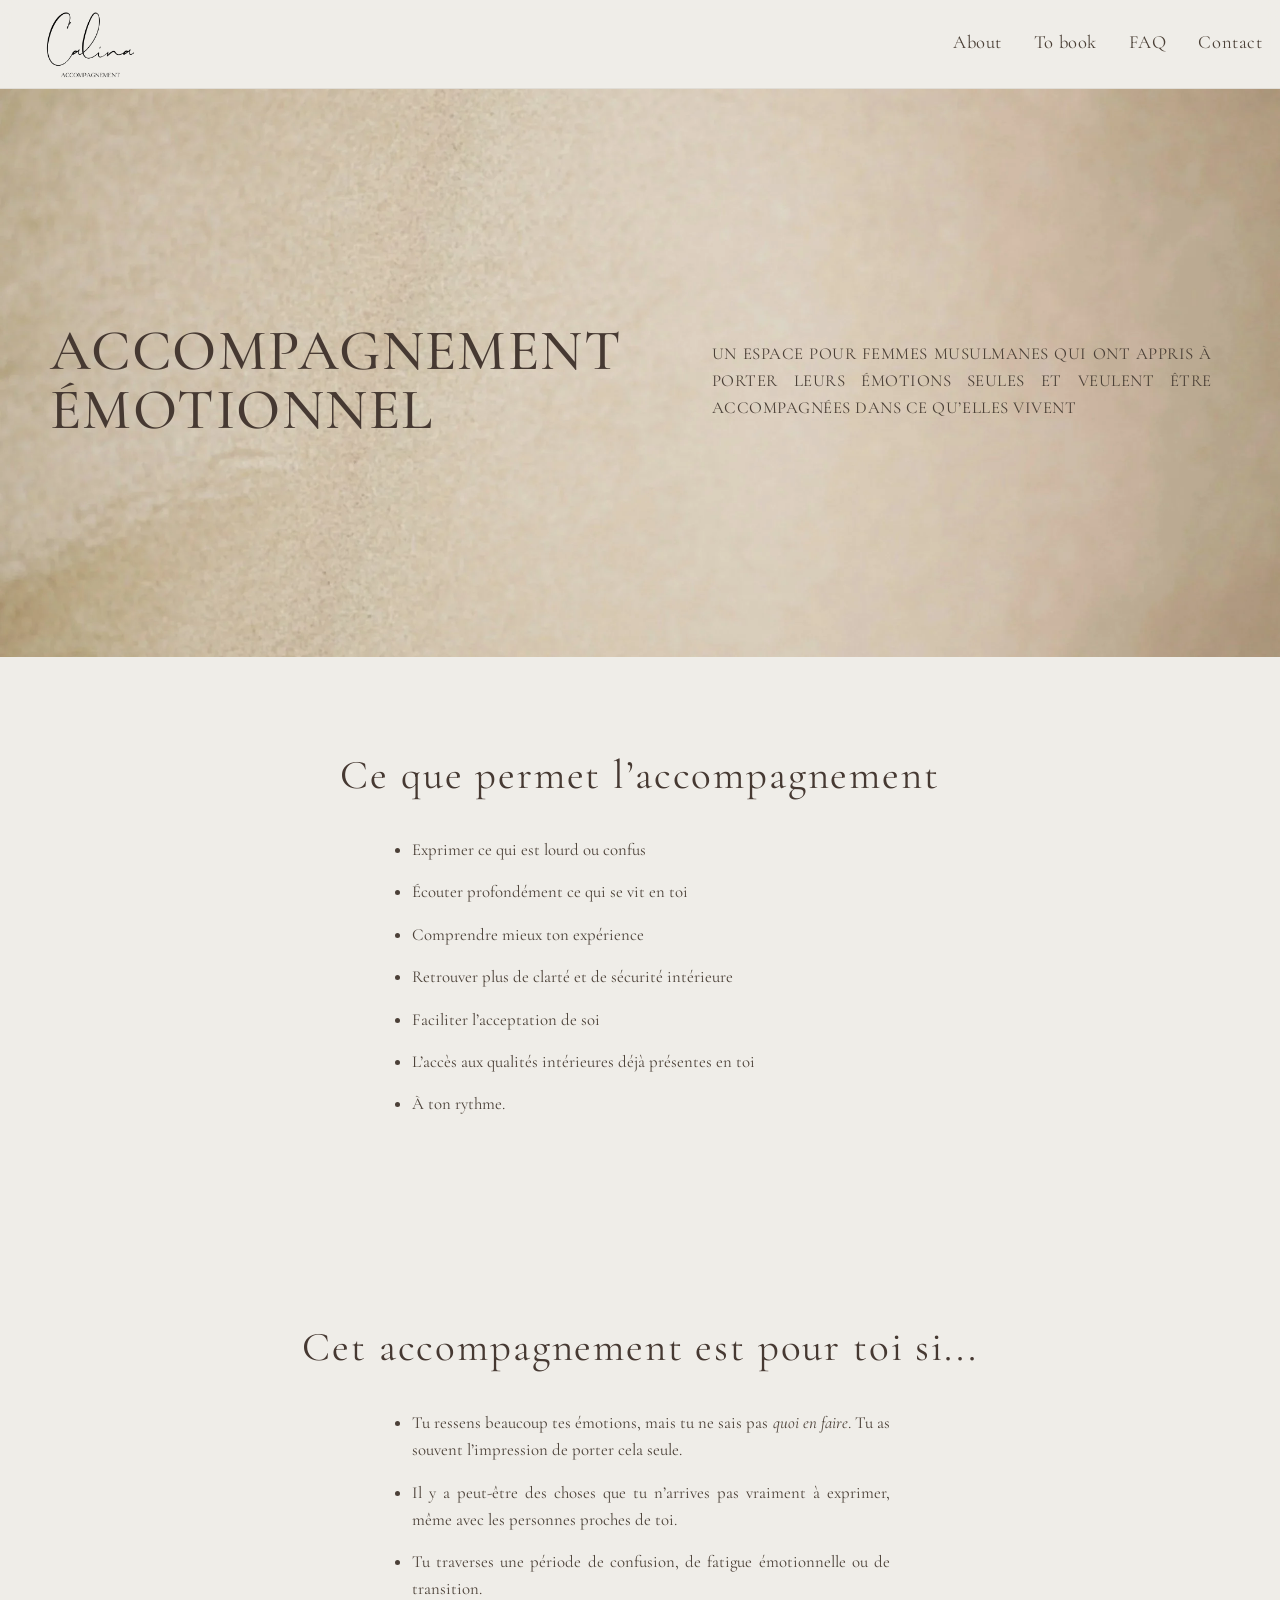
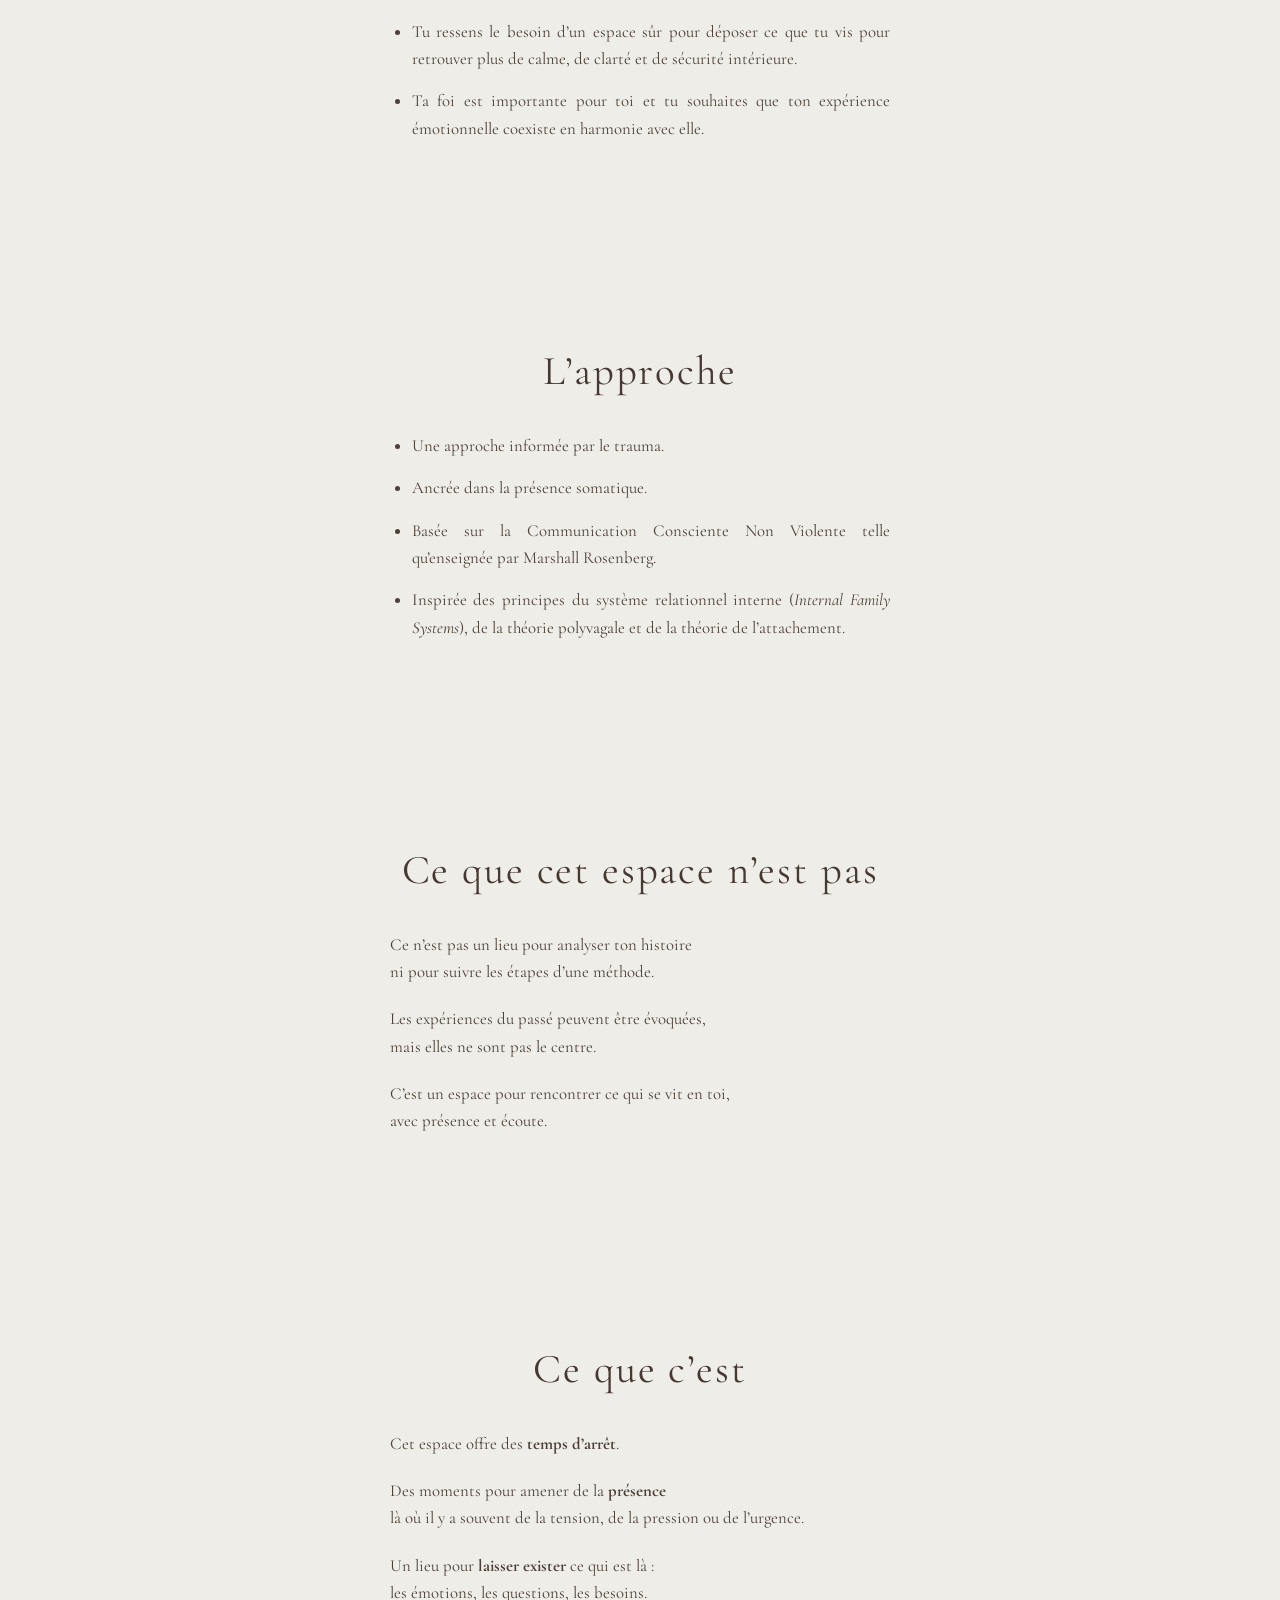
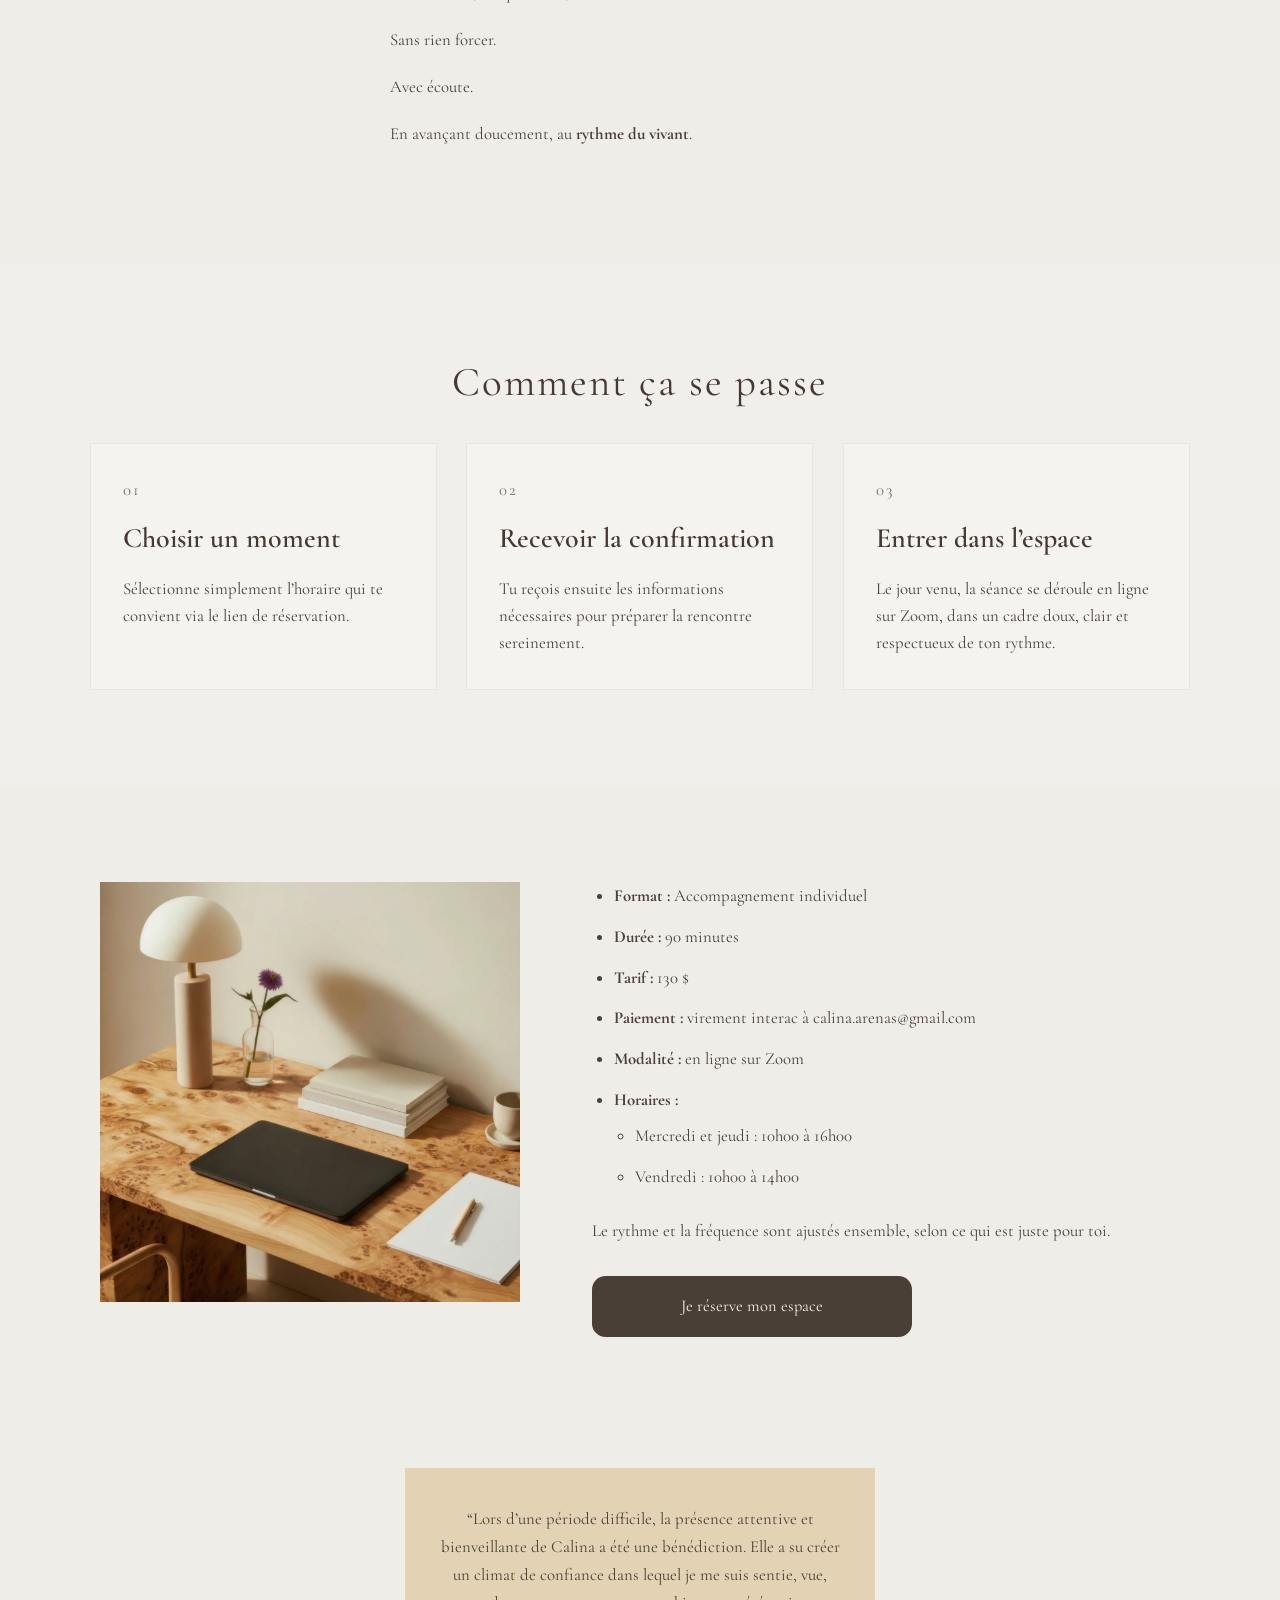
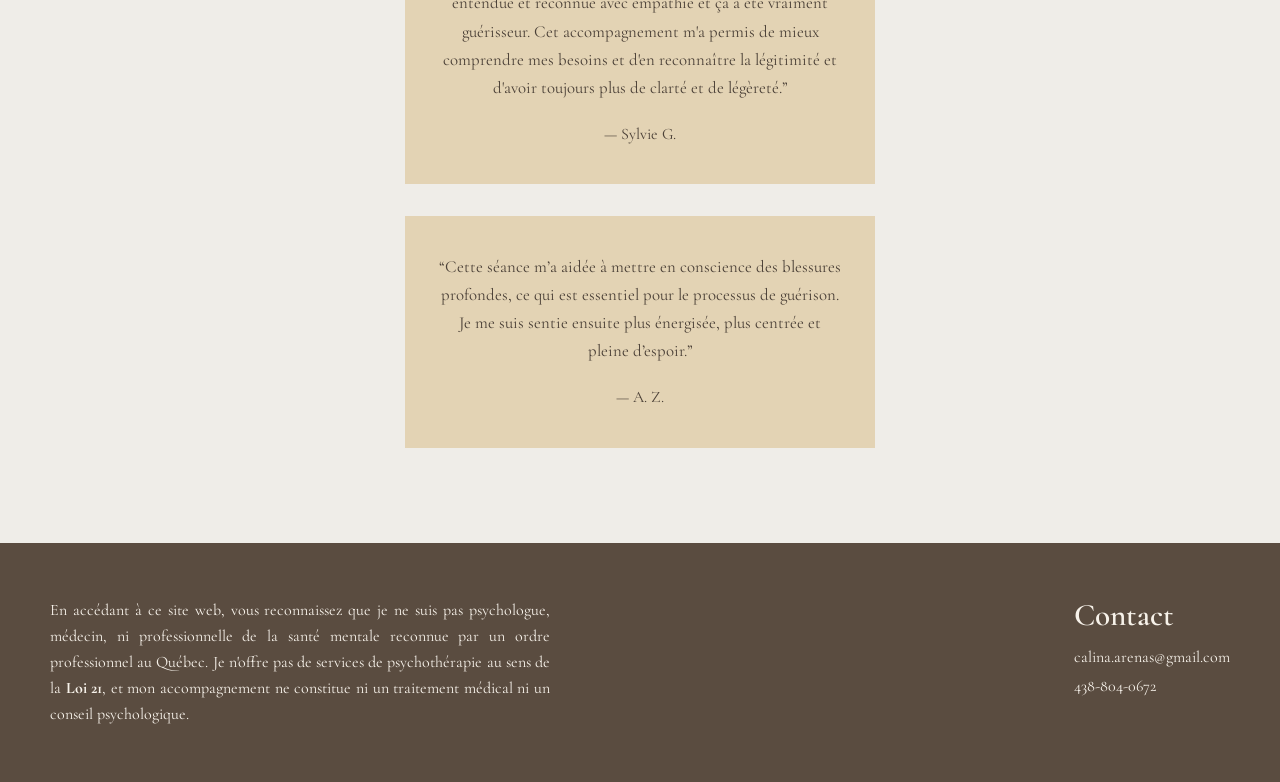
==== commit cc32ca44: "Pages edited" ====
--- a/index.html
+++ b/index.html
@@ -189,6 +189,41 @@
       </div>
     </section>
 
+<section class="editorial-section alt-section reveal">
+  <div class="container">
+    <h2 class="section-title-centered reveal">Comment ça se passe</h2>
+
+    <div class="booking-steps">
+      <div class="content-box step-card reveal">
+        <p class="step-number">01</p>
+        <h3>Choisir un moment</h3>
+        <p>
+          Sélectionne simplement l’horaire qui te convient via le lien de
+          réservation.
+        </p>
+      </div>
+
+      <div class="content-box step-card reveal reveal-delay-1">
+        <p class="step-number">02</p>
+        <h3>Recevoir la confirmation</h3>
+        <p>
+          Tu reçois ensuite les informations nécessaires pour préparer la
+          rencontre sereinement.
+        </p>
+      </div>
+
+      <div class="content-box step-card reveal reveal-delay-2">
+        <p class="step-number">03</p>
+        <h3>Entrer dans l’espace</h3>
+        <p>
+          Le jour venu, la séance se déroule en ligne sur Zoom, dans un cadre
+          doux, clair et respectueux de ton rythme.
+        </p>
+      </div>
+    </div>
+  </div>
+</section>
+
     <section class="editorial-section">
       <div class="container offer-grid">
         <div class="offer-image-wrap reveal">
--- a/style.css
+++ b/style.css
@@ -122,15 +122,36 @@
 }
 
 .site-nav a {
+  position: relative;
+  display: inline-block;
   font-size: 1.16rem;
   letter-spacing: 0.03em;
   color: var(--text);
-  transition: opacity 0.25s ease;
-}
-
-.site-nav a:hover,
+  padding-bottom: 0.2rem;
+  transition: opacity 0.28s ease, color 0.28s ease,
+    transform 0.28s ease;
+}
+
+.site-nav a:hover {
+  opacity: 0.82;
+  transform: translateY(-1px);
+}
+
 .site-nav a[aria-current="page"] {
-  opacity: 0.75;
+  color: var(--heading);
+  font-weight: 600;
+}
+
+.site-nav a[aria-current="page"]::after {
+  content: "";
+  position: absolute;
+  left: 50%;
+  bottom: -0.15rem;
+  width: 1.6rem;
+  height: 1px;
+  background-color: var(--heading);
+  transform: translateX(-50%);
+  opacity: 0.9;
 }
 
 .menu-toggle {
@@ -329,12 +350,18 @@
   color: #f7f2ea;
   border-radius: 0.85rem;
   font-size: 1.03rem;
-  transition: opacity 0.25s ease, transform 0.25s ease;
+  transition: transform 0.28s ease, box-shadow 0.28s ease,
+    opacity 0.28s ease, background-color 0.28s ease;
 }
 
 .booking-button:hover {
-  opacity: 0.94;
-  transform: translateY(-1px);
+  opacity: 0.98;
+  transform: translateY(-2px);
+  box-shadow: 0 10px 22px rgba(74, 63, 54, 0.14);
+}
+
+.booking-button:active {
+  transform: translateY(0);
 }
 
 .testimonials-section {
@@ -354,6 +381,14 @@
   padding: 2.3rem 2rem;
   text-align: center;
   color: var(--text);
+  transition: transform 0.32s ease, box-shadow 0.32s ease,
+    background-color 0.32s ease;
+}
+
+.testimonial-card:hover {
+  transform: translateY(-3px);
+  box-shadow: 0 14px 26px rgba(74, 63, 54, 0.08);
+  background-color: #e7d8bc;
 }
 
 .testimonial-card p {
@@ -486,17 +521,132 @@
   min-width: 260px;
 }
 
+.booking-box-action {
+  margin-top: 1.4rem;
+}
+
+.booking-microcopy {
+  margin-top: 1rem;
+  font-size: 0.94rem;
+  line-height: 1.5;
+  color: rgba(75, 64, 55, 0.82);
+}
+
+.booking-steps {
+  display: grid;
+  grid-template-columns: repeat(3, 1fr);
+  gap: 1.8rem;
+  max-width: 1100px;
+  margin: 0 auto;
+}
+
+.step-card {
+  min-height: 220px;
+}
+
+.step-number {
+  font-size: 0.95rem;
+  letter-spacing: 0.14em;
+  text-transform: uppercase;
+  color: rgba(75, 64, 55, 0.72);
+  margin-bottom: 0.8rem;
+}
+
+.step-card h3 {
+  margin-bottom: 0.8rem;
+}
+
 .stack {
   display: grid;
   gap: 1.25rem;
   max-width: 860px;
   margin: 0 auto;
+}
+
+.faq-stack {
+  max-width: 680px;
+  margin: 0 auto;
+  display: grid;
+  gap: 2.4rem;
+}
+
+.faq-stack .content-box {
+  padding: 0;
+  overflow: hidden;
+}
+
+.faq-item {
+  background-color: rgba(255, 255, 255, 0.24);
+  border: 1px solid rgba(90, 76, 64, 0.08);
+  transition: transform 0.32s ease, box-shadow 0.32s ease,
+    background-color 0.32s ease, border-color 0.32s ease;
+}
+
+.faq-item:hover {
+  transform: translateY(-2px);
+  box-shadow: 0 12px 24px rgba(74, 63, 54, 0.07);
+  background-color: rgba(255, 255, 255, 0.32);
+  border-color: rgba(90, 76, 64, 0.12);
+}
+
+.faq-question {
+  width: 100%;
+  display: flex;
+  align-items: center;
+  justify-content: space-between;
+  gap: 1rem;
+  padding: 1.8rem 1.8rem;
+  text-align: left;
+  cursor: pointer;
+  color: var(--heading);
+}
+
+.faq-question span:first-child {
+  font-size: 1.2rem;
+  font-weight: 600;
+  line-height: 1.35;
+}
+
+.faq-icon {
+  font-size: 1.6rem;
+  line-height: 1;
+  transition: transform 0.35s ease, opacity 0.35s ease;
+  flex-shrink: 0;
+}
+
+.faq-item.active .faq-icon {
+  transform: rotate(45deg);
+}
+
+.faq-answer {
+  max-height: 0;
+  overflow: hidden;
+  transition: max-height 0.45s ease;
+}
+
+.faq-answer-inner {
+  padding: 0 1.8rem 1.8rem;
+}
+
+.faq-answer p {
+  font-size: 1.02rem;
+  line-height: 1.65;
+  color: var(--text);
 }
 
 .content-box {
   background-color: rgba(255, 255, 255, 0.24);
   border: 1px solid rgba(90, 76, 64, 0.08);
   padding: 2rem;
+  transition: transform 0.32s ease, box-shadow 0.32s ease,
+    background-color 0.32s ease, border-color 0.32s ease;
+}
+
+.content-box:hover {
+  transform: translateY(-3px);
+  box-shadow: 0 14px 28px rgba(74, 63, 54, 0.08);
+  background-color: rgba(255, 255, 255, 0.32);
+  border-color: rgba(90, 76, 64, 0.12);
 }
 
 .content-box h3 {
@@ -519,13 +669,18 @@
   padding: 0.9rem 1.3rem;
   border-radius: 999px;
   border: 1px solid var(--accent-dark);
-  transition: opacity 0.25s ease, transform 0.25s ease,
-    background-color 0.25s ease;
+  transition: transform 0.28s ease, box-shadow 0.28s ease,
+    opacity 0.28s ease, background-color 0.28s ease;
 }
 
 .btn:hover {
-  opacity: 0.95;
-  transform: translateY(-1px);
+  opacity: 0.98;
+  transform: translateY(-2px);
+  box-shadow: 0 8px 18px rgba(74, 63, 54, 0.12);
+}
+
+.btn:active {
+  transform: translateY(0);
 }
 
 .btn-primary {
@@ -538,15 +693,6 @@
   color: var(--accent-dark);
 }
 
-.faq-stack {
-  max-width: 680px;
-  margin: 0 auto;
-  gap: 2.4rem;
-}
-
-.faq-stack .content-box {
-  padding: 2rem 1.8rem;
-}
 
 /* Reusable justify helper */
 .justify-text,
@@ -599,6 +745,9 @@
   .booking-grid {
   grid-template-columns: 1fr;
 }
+.booking-steps {
+  grid-template-columns: 1fr;
+}
 
 .contact-top-grid {
   grid-template-columns: 1fr;
@@ -716,6 +865,40 @@
 
 .contact-form-panel .content-box {
   padding: 2.4rem;
+}
+
+.field-error {
+  min-height: 1rem;
+  font-size: 0.88rem;
+  line-height: 1.35;
+  color: #8c3a34;
+}
+
+.form-field input.input-invalid,
+.form-field textarea.input-invalid {
+  border-color: rgba(140, 58, 52, 0.45);
+  background-color: rgba(255, 245, 244, 0.8);
+  box-shadow: 0 0 0 3px rgba(140, 58, 52, 0.08);
+}
+
+.form-field input.input-valid,
+.form-field textarea.input-valid {
+  border-color: rgba(47, 107, 72, 0.35);
+}
+
+.form-submit:disabled {
+  opacity: 0.72;
+  cursor: not-allowed;
+  transform: none;
+  box-shadow: none;
+}
+
+.form-status.success {
+  color: #2f6b48;
+}
+
+.form-status.error {
+  color: #8c3a34;
 }
 
 .form-box {
@@ -998,6 +1181,18 @@
   }
 }
 
+@media (hover: none) {
+  .content-box:hover,
+  .testimonial-card:hover,
+  .faq-item:hover,
+  .booking-button:hover,
+  .btn:hover,
+  .site-nav a:hover {
+    transform: none;
+    box-shadow: none;
+  }
+}
+
 @media (prefers-reduced-motion: reduce) {
   .reveal,
   .reveal-delay-1,
